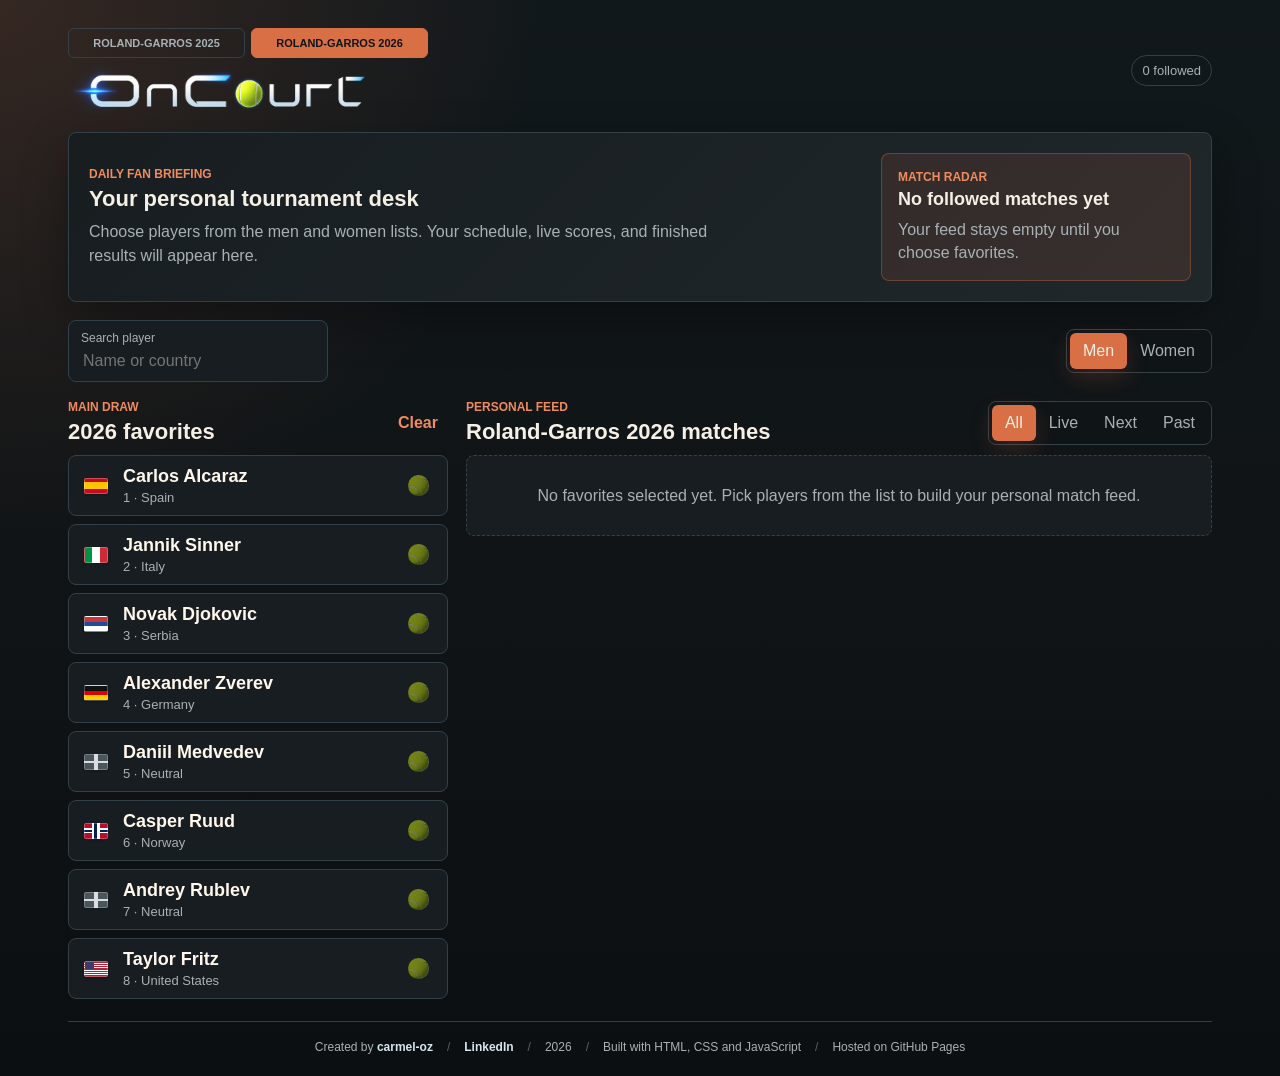
==== index.html @ ced564cc "Add footer profile links" ====
<!doctype html>
<html lang="en">
  <head>
    <meta charset="utf-8" />
    <meta name="viewport" content="width=device-width, initial-scale=1" />
    <meta name="theme-color" content="#f7f3eb" />
    <title>OnCourt</title>
    <link rel="icon" href="assets/oncourt-logo.svg" type="image/svg+xml" />
    <link rel="manifest" href="manifest.json" />
    <link rel="stylesheet" href="styles.css" />
  </head>
  <body>
    <div class="app-shell">
      <header class="topbar">
        <div class="brand-lockup">
          <div>
            <div class="year-switch" role="tablist" aria-label="Tournament year">
              <button class="year-tab" data-year="2025" type="button">Roland-Garros 2025</button>
              <button class="year-tab active" data-year="2026" type="button">Roland-Garros 2026</button>
            </div>
            <img class="wordmark-image" src="assets/oncourt2-cropped.png" alt="OnCourt" />
          </div>
        </div>
        <div class="summary-pill" id="followSummary">0 followed</div>
      </header>

      <main>
        <section class="briefing-band" aria-labelledby="briefingTitle">
          <div>
            <p class="eyebrow">Daily Fan Briefing</p>
            <h2 id="briefingTitle">Your personal tournament desk</h2>
            <p id="briefingText">Choose players below to build your personal feed.</p>
          </div>
          <div class="radar-card" aria-labelledby="radarTitle">
            <p class="eyebrow">Match Radar</p>
            <h3 id="radarTitle">No followed matches yet</h3>
            <p id="radarText">Follow a player to see what is coming next.</p>
          </div>
        </section>

        <section class="controls" aria-label="Player filters">
          <label class="search-box">
            <span>Search player</span>
            <input id="playerSearch" type="search" placeholder="Name or country" autocomplete="off" />
          </label>
          <div class="segmented" role="tablist" aria-label="Draw selector">
            <button class="segment active" data-draw="men" type="button">Men</button>
            <button class="segment" data-draw="women" type="button">Women</button>
          </div>
        </section>

        <section class="layout">
          <aside class="player-panel" aria-labelledby="playersTitle">
            <div class="section-heading">
              <div>
                <p class="eyebrow">Main Draw</p>
                <h2 id="playersTitle">Choose favorites</h2>
              </div>
              <button class="text-button" id="clearFollows" type="button">Clear</button>
            </div>
            <div class="player-list" id="playerList"></div>
          </aside>

          <section class="feed-panel" aria-labelledby="feedTitle">
            <div class="section-heading">
              <div>
                <p class="eyebrow">Personal Feed</p>
                <h2 id="feedTitle">Matches</h2>
              </div>
              <div class="feed-tabs" role="tablist" aria-label="Match filter">
                <button class="feed-tab active" data-filter="all" type="button">All</button>
                <button class="feed-tab" data-filter="live" type="button">Live</button>
                <button class="feed-tab" data-filter="future" type="button">Next</button>
                <button class="feed-tab" data-filter="past" type="button">Past</button>
              </div>
            </div>
            <div class="match-list" id="matchList"></div>
          </section>
        </section>
      </main>

      <footer class="site-footer">
        <span>Created by <a href="https://github.com/carmel-oz" target="_blank" rel="noreferrer">carmel-oz</a></span>
        <span><a href="https://www.linkedin.com/in/oz-carmel-automation/" target="_blank" rel="noreferrer">LinkedIn</a></span>
        <span>2026</span>
        <span>Built with HTML, CSS and JavaScript</span>
        <span>Hosted on GitHub Pages</span>
      </footer>
    </div>

    <script src="data/rg2025.js"></script>
    <script src="app.js"></script>
  </body>
</html>
---- styles.css ----
:root {
  --clay: #d86f45;
  --clay-strong: #f08b5f;
  --night: #101416;
  --panel: #171d20;
  --panel-soft: #20282c;
  --ink: #f5efe5;
  --muted: #a9b1b5;
  --line: #344047;
  --green: #62c894;
  --blue: #77b7dd;
  --gold: #f3c465;
  --shadow: 0 18px 48px rgba(0, 0, 0, 0.32);
  --score-font: "Arial Narrow", "Roboto Condensed", "HelveticaNeue-CondensedBold",
    "Aptos Narrow", "Segoe UI", Arial, sans-serif;
}

* {
  box-sizing: border-box;
}

body {
  margin: 0;
  background:
    radial-gradient(circle at top left, rgba(216, 111, 69, 0.18), transparent 34rem),
    linear-gradient(180deg, #11181b 0%, var(--night) 52%, #0b0f11 100%);
  color: var(--ink);
  font-family: "Segoe UI", Arial, Helvetica, sans-serif;
  min-height: 100vh;
}

button,
input {
  font: inherit;
}

button {
  cursor: pointer;
}

.app-shell {
  width: min(1180px, 100%);
  margin: 0 auto;
  padding: 18px;
}

.topbar,
.briefing-band,
.controls,
.section-heading,
.player-row,
.match-card,
.score-row {
  display: flex;
  align-items: center;
}

.topbar {
  justify-content: space-between;
  gap: 16px;
  padding: 10px 0 18px;
}

.brand-lockup {
  align-items: center;
  display: flex;
  min-width: 0;
}

.year-switch {
  display: grid;
  gap: 6px;
  grid-template-columns: repeat(2, minmax(0, 1fr));
  margin-bottom: 7px;
  width: min(360px, 72vw);
}

.year-tab {
  background: transparent;
  border: 1px solid var(--line);
  border-radius: 6px;
  color: var(--muted);
  font-size: 11px;
  font-weight: 800;
  min-height: 30px;
  padding: 0 8px;
  text-transform: uppercase;
}

.year-tab.active {
  background: var(--clay);
  border-color: var(--clay);
  color: #101416;
}

h1,
h2,
h3,
p {
  margin: 0;
}

h1,
h1 {
  color: #fff7ec;
  font-family: Bahnschrift, "Segoe UI Variable Display", "Arial Narrow", Arial, sans-serif;
  font-size: clamp(30px, 6vw, 54px);
  font-weight: 900;
  line-height: 0.9;
  text-transform: none;
}

.wordmark-image {
  display: block;
  height: auto;
  max-width: 300px;
  mix-blend-mode: screen;
  width: min(36vw, 300px);
}

h2 {
  font-size: 22px;
}

h3 {
  font-size: 18px;
}

.eyebrow {
  color: var(--clay-strong);
  font-size: 12px;
  font-weight: 700;
  letter-spacing: 0;
  margin-bottom: 5px;
  text-transform: uppercase;
}

.summary-pill,
.status,
.round {
  border: 1px solid var(--line);
  border-radius: 999px;
  color: var(--muted);
  font-size: 13px;
  padding: 7px 10px;
  white-space: nowrap;
}

.briefing-band {
  background: linear-gradient(135deg, rgba(23, 29, 32, 0.96), rgba(32, 40, 44, 0.96));
  border: 1px solid var(--line);
  border-radius: 8px;
  box-shadow: var(--shadow);
  gap: 18px;
  justify-content: space-between;
  padding: 20px;
}

.briefing-band > div:first-child {
  max-width: 640px;
}

.briefing-band p:not(.eyebrow),
.radar-card p:not(.eyebrow) {
  color: var(--muted);
  line-height: 1.45;
  margin-top: 8px;
}

.radar-card {
  background: rgba(216, 111, 69, 0.12);
  border: 1px solid rgba(216, 111, 69, 0.34);
  border-radius: 8px;
  flex: 0 0 310px;
  padding: 16px;
}

.controls {
  gap: 14px;
  justify-content: space-between;
  margin: 18px 0;
}

.search-box {
  background: var(--panel);
  border: 1px solid var(--line);
  border-radius: 8px;
  display: grid;
  gap: 6px;
  min-width: 260px;
  padding: 10px 12px;
}

.search-box span {
  color: var(--muted);
  font-size: 12px;
}

.search-box input {
  background: transparent;
  border: 0;
  color: var(--ink);
  outline: 0;
}

.segmented,
.feed-tabs {
  background: #0f1416;
  border: 1px solid var(--line);
  border-radius: 8px;
  display: flex;
  padding: 3px;
}

.segment,
.feed-tab,
.text-button {
  border: 0;
  background: transparent;
  border-radius: 6px;
  color: var(--muted);
}

.segment,
.feed-tab {
  min-height: 36px;
  padding: 0 13px;
}

.segment.active,
.feed-tab.active {
  background: var(--clay);
  color: var(--ink);
  box-shadow: 0 8px 22px rgba(216, 111, 69, 0.2);
}

.layout {
  display: grid;
  gap: 18px;
  grid-template-columns: 380px 1fr;
}

.player-panel,
.feed-panel {
  min-width: 0;
}

.section-heading {
  justify-content: space-between;
  gap: 10px;
  margin-bottom: 10px;
}

.text-button {
  color: var(--clay-strong);
  font-weight: 700;
  padding: 8px 10px;
}

.player-list,
.match-list {
  display: grid;
  gap: 8px;
}

.player-row,
.match-card {
  background: var(--panel);
  border: 1px solid var(--line);
  border-radius: 8px;
}

.player-row {
  gap: 10px;
  min-height: 58px;
  padding: 10px;
}

.flag {
  display: flex;
  flex: 0 0 34px;
  justify-content: center;
  width: 34px;
}

.flag-icon {
  border: 1px solid rgba(245, 239, 229, 0.28);
  border-radius: 2px;
  box-shadow: 0 1px 2px rgba(0, 0, 0, 0.22);
  display: inline-block;
  flex: 0 0 auto;
  height: 14px;
  margin-right: 8px;
  overflow: hidden;
  position: relative;
  vertical-align: -1px;
  width: 22px;
}

.flag-img {
  border: 1px solid rgba(245, 239, 229, 0.28);
  border-radius: 2px;
  box-shadow: 0 1px 2px rgba(0, 0, 0, 0.22);
  display: inline-block;
  flex: 0 0 auto;
  height: 14px;
  margin-right: 8px;
  object-fit: cover;
  vertical-align: -1px;
  width: 22px;
}

.flag .flag-img {
  height: 16px;
  margin-right: 0;
  width: 24px;
}

.flag .flag-icon {
  height: 16px;
  margin-right: 0;
  width: 24px;
}

.flag-es {
  background: linear-gradient(#c60b1e 0 25%, #ffc400 25% 75%, #c60b1e 75%);
}

.flag-it {
  background: linear-gradient(90deg, #009246 0 33%, #fff 33% 66%, #ce2b37 66%);
}

.flag-rs {
  background: linear-gradient(#c6363c 0 33%, #204b9b 33% 66%, #fff 66%);
}

.flag-de {
  background: linear-gradient(#111 0 33%, #dd0000 33% 66%, #ffce00 66%);
}

.flag-no {
  background:
    linear-gradient(90deg, transparent 0 31%, #fff 31% 43%, #00205b 43% 55%, #fff 55% 67%, transparent 67%),
    linear-gradient(transparent 0 31%, #fff 31% 43%, #00205b 43% 55%, #fff 55% 67%, transparent 67%),
    #ba0c2f;
}

.flag-us {
  background: repeating-linear-gradient(#b22234 0 7.69%, #fff 7.69% 15.38%);
}

.flag-us::before {
  background: #3c3b6e;
  content: "";
  height: 54%;
  left: 0;
  position: absolute;
  top: 0;
  width: 42%;
}

.flag-pl {
  background: linear-gradient(#fff 0 50%, #dc143c 50%);
}

.flag-kz {
  background: #00abc2;
}

.flag-kz::before {
  background: #f6c343;
  border-radius: 50%;
  content: "";
  height: 6px;
  left: 8px;
  position: absolute;
  top: 4px;
  width: 6px;
}

.flag-tn {
  background: #e70013;
}

.flag-tn::before {
  background: #fff;
  border-radius: 50%;
  content: "";
  height: 9px;
  left: 6px;
  position: absolute;
  top: 2px;
  width: 9px;
}

.flag-gr {
  background:
    linear-gradient(90deg, #0d5eaf 0 36%, transparent 36%),
    repeating-linear-gradient(#0d5eaf 0 11.11%, #fff 11.11% 22.22%);
}

.flag-un {
  background:
    linear-gradient(90deg, transparent 43%, #d8dde1 43% 57%, transparent 57%),
    linear-gradient(transparent 43%, #d8dde1 43% 57%, transparent 57%),
    #4a555c;
}

.player-meta {
  min-width: 0;
  flex: 1;
}

.player-name {
  color: #fff7ec;
  font-family: var(--score-font);
  font-size: 18px;
  font-weight: 700;
  overflow: hidden;
  text-overflow: ellipsis;
  white-space: nowrap;
}

.player-sub,
.match-meta,
.court {
  color: var(--muted);
  font-size: 13px;
  margin-top: 3px;
}

.follow-button {
  align-items: center;
  background: transparent;
  border: 0;
  display: inline-flex;
  height: 38px;
  justify-content: center;
  min-width: 38px;
  opacity: 0.72;
  padding: 0;
  transition: opacity 150ms ease;
}

.follow-button.active {
  background: transparent;
  opacity: 1;
}

.tennis-ball {
  border: 0;
  border-radius: 50%;
  display: block;
  filter: brightness(0.72);
  height: 21px;
  object-fit: cover;
  width: 21px;
}

.follow-button.active .tennis-ball {
  border: 1px solid rgba(245, 239, 229, 0.72);
  filter: none;
}

.match-card {
  background: linear-gradient(180deg, #1b2226, #151b1e);
  display: grid;
  gap: 12px;
  padding: 14px;
}

.match-top {
  display: flex;
  gap: 8px;
  justify-content: space-between;
}

.status.live {
  border-color: rgba(240, 139, 95, 0.6);
  color: var(--clay-strong);
  font-weight: 700;
}

.status.future {
  color: var(--blue);
}

.status.past {
  color: var(--green);
}

.scoreboard {
  align-items: end;
  display: grid;
  gap: 14px;
  grid-template-columns: minmax(0, 1fr) auto;
}

.competitors {
  display: grid;
  gap: 8px;
  min-width: 0;
  padding-bottom: 1px;
}

.competitor {
  align-items: center;
  color: #fff7ec;
  display: flex;
  font-family: "Segoe UI", Arial, Helvetica, sans-serif;
  font-size: 16px;
  flex: 1;
  font-weight: 700;
  letter-spacing: 0;
  line-height: 1.2;
  min-height: 26px;
  min-width: 0;
  text-transform: none;
}

.score-grid {
  display: grid;
  gap: 3px;
  grid-template-rows: 14px repeat(2, 26px);
  min-width: max-content;
}

.set-header,
.set-row {
  display: grid;
  gap: 8px;
  grid-template-columns: repeat(var(--set-count), 24px);
  justify-content: end;
}

.set-header {
  align-items: center;
  color: var(--muted);
  font-size: 10px;
  font-weight: 800;
  text-align: center;
}

.set-row {
  align-items: center;
}

.set-score,
.score-empty {
  color: var(--gold);
  font-family: var(--score-font);
  font-size: 20px;
  font-weight: 800;
  position: relative;
  text-align: center;
  white-space: nowrap;
}

.set-score small {
  color: #f0d899;
  font-size: 10px;
  font-weight: 800;
  line-height: 1;
  position: absolute;
  right: -4px;
  top: -4px;
}

.pending-score {
  align-items: end;
  display: flex;
  grid-template-rows: none;
  min-height: 55px;
}

.score-empty {
  color: var(--muted);
  font-size: 14px;
}

.server-dot {
  background: var(--green);
  border-radius: 50%;
  display: inline-block;
  height: 8px;
  margin-right: 6px;
  width: 8px;
}

.empty-state {
  background: var(--panel);
  border: 1px dashed var(--line);
  border-radius: 8px;
  color: var(--muted);
  line-height: 1.45;
  padding: 28px;
  text-align: center;
}

.site-footer {
  border-top: 1px solid var(--line);
  color: var(--muted);
  display: flex;
  flex-wrap: wrap;
  font-size: 12px;
  gap: 8px 14px;
  justify-content: center;
  margin-top: 22px;
  padding: 18px 0 4px;
  text-align: center;
}

.site-footer span:not(:last-child)::after {
  color: rgba(169, 177, 181, 0.5);
  content: "/";
  margin-left: 14px;
}

.site-footer a {
  color: #d7e7ef;
  font-weight: 700;
  text-decoration: none;
}

.site-footer a:hover {
  color: var(--clay-strong);
}

@media (max-width: 860px) {
  .briefing-band,
  .controls,
  .topbar {
    align-items: stretch;
    flex-direction: column;
  }

  .radar-card {
    flex-basis: auto;
  }

  .layout {
    grid-template-columns: 1fr;
  }

  .search-box {
    min-width: 0;
  }

  .segmented,
  .feed-tabs {
    overflow-x: auto;
  }

  .wordmark-image {
    width: min(68vw, 270px);
  }
}

@media (max-width: 520px) {
  .app-shell {
    padding: 12px;
  }

  .briefing-band,
  .match-card {
    padding: 14px;
  }

  .match-top {
    align-items: flex-start;
    flex-direction: column;
  }

  .site-footer {
    display: grid;
    gap: 6px;
  }

  .site-footer span::after {
    display: none;
  }
}
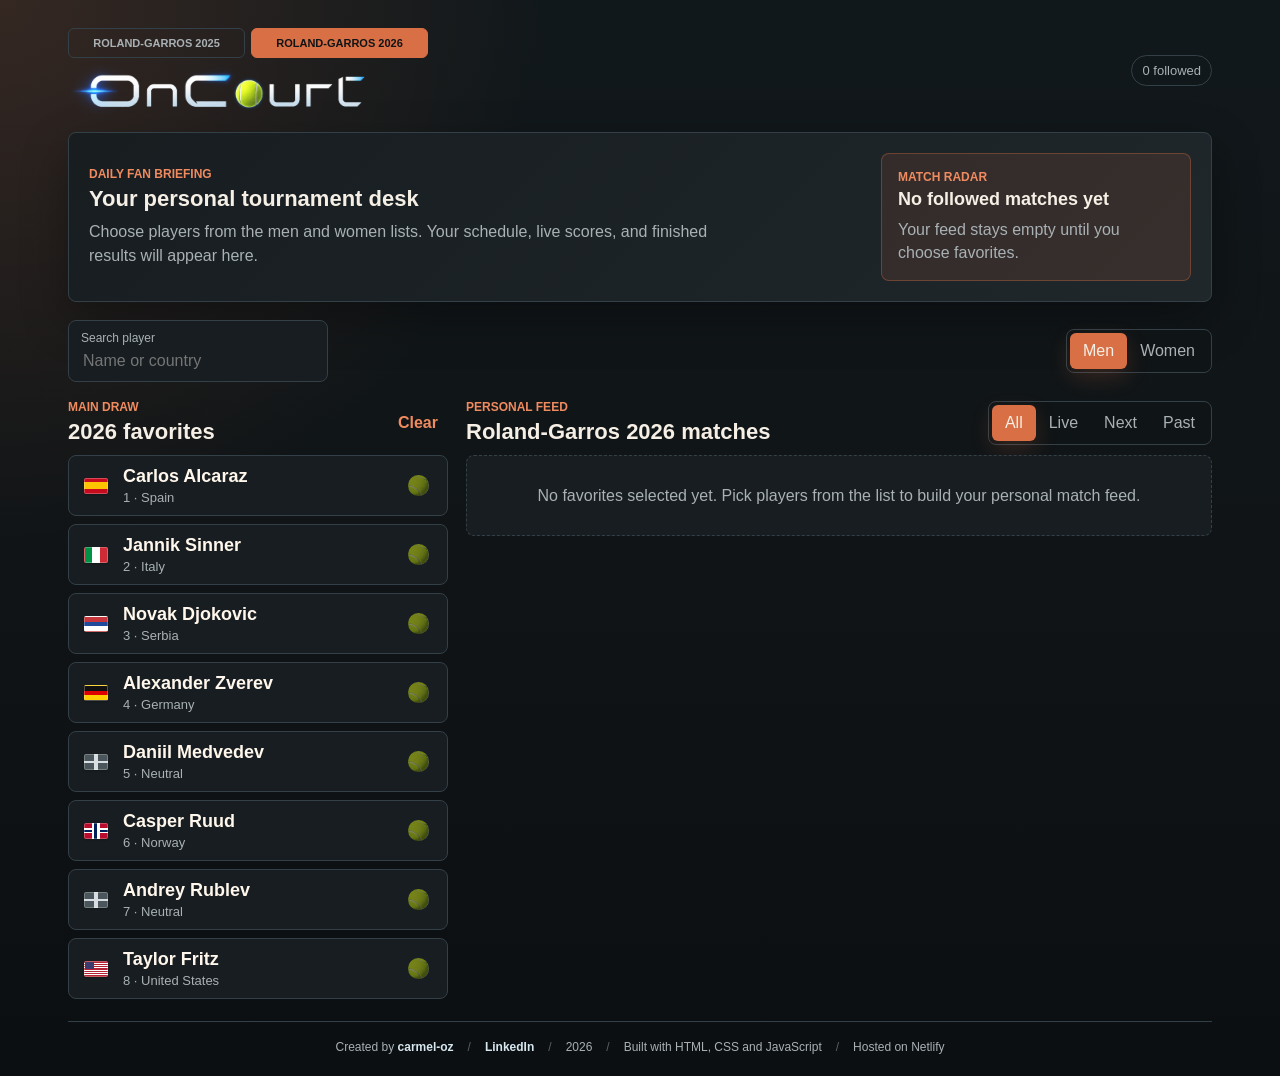
==== commit 8b6d76b4: "Update footer hosting credit" ====
--- a/index.html
+++ b/index.html
@@ -84,7 +84,7 @@
         <span><a href="https://www.linkedin.com/in/oz-carmel-automation/" target="_blank" rel="noreferrer">LinkedIn</a></span>
         <span>2026</span>
         <span>Built with HTML, CSS and JavaScript</span>
-        <span>Hosted on GitHub Pages</span>
+        <span>Hosted on Netlify</span>
       </footer>
     </div>
 
--- a/styles.css
+++ b/styles.css
@@ -518,6 +518,15 @@
   text-transform: none;
 }
 
+.competitor.lost-player {
+  color: #7f888d;
+}
+
+.competitor.lost-player .flag-img,
+.competitor.lost-player .flag-icon {
+  opacity: 0.58;
+}
+
 .score-grid {
   display: grid;
   gap: 3px;
@@ -566,6 +575,14 @@
   top: -4px;
 }
 
+.set-score.lost-set {
+  color: rgba(243, 196, 101, 0.42);
+}
+
+.set-score.lost-set small {
+  color: rgba(240, 216, 153, 0.42);
+}
+
 .pending-score {
   align-items: end;
   display: flex;
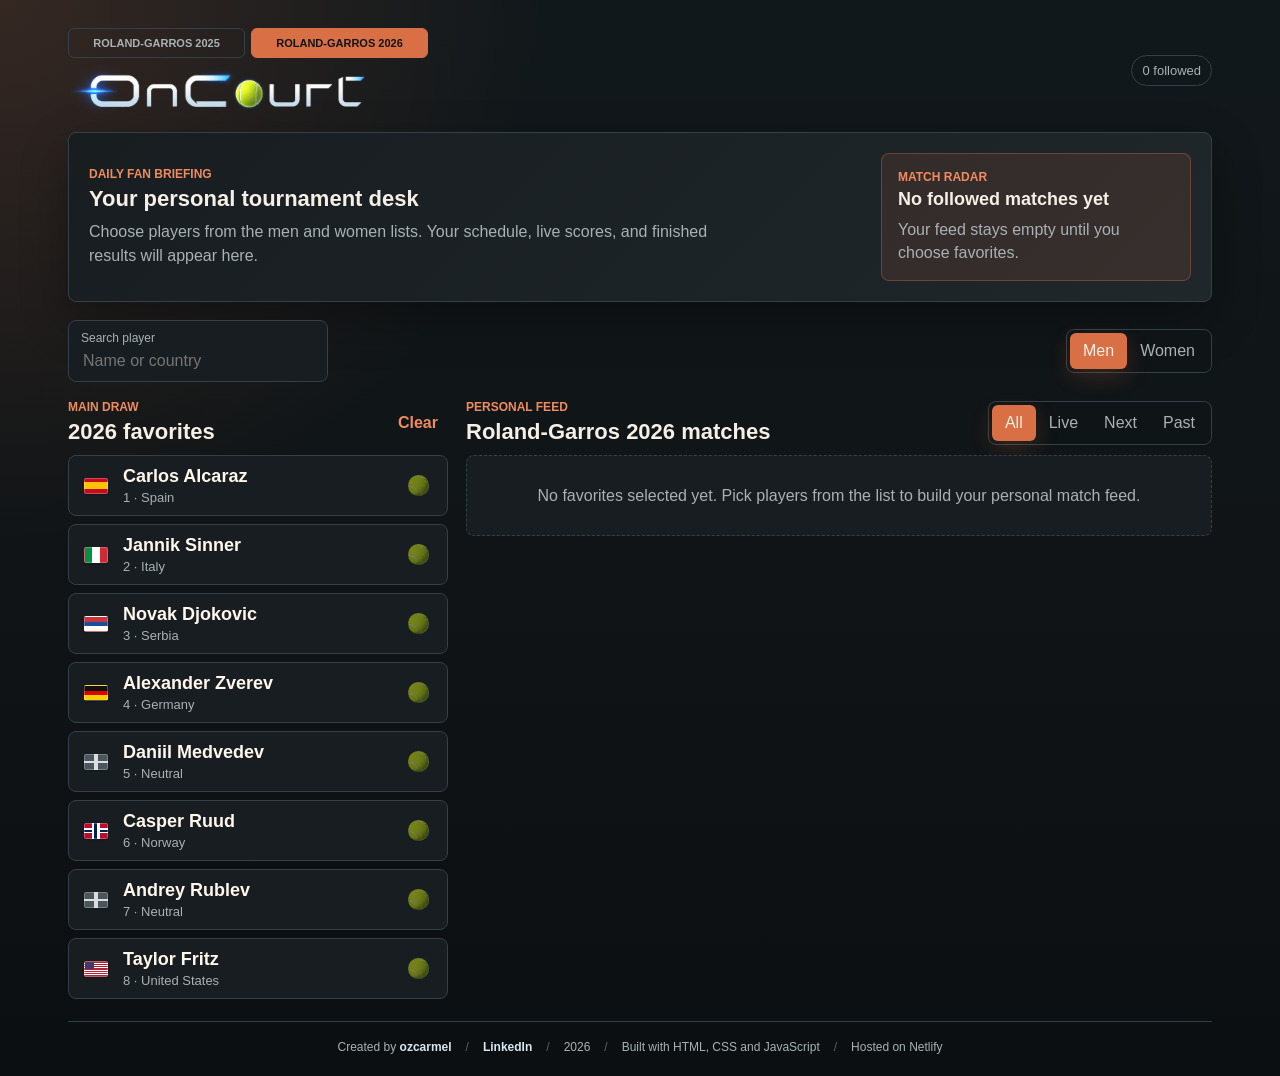
==== commit 7bcd5553: "Update footer GitHub link" ====
--- a/index.html
+++ b/index.html
@@ -3,11 +3,57 @@
   <head>
     <meta charset="utf-8" />
     <meta name="viewport" content="width=device-width, initial-scale=1" />
-    <meta name="theme-color" content="#f7f3eb" />
-    <title>OnCourt</title>
+    <meta name="theme-color" content="#101416" />
+    <meta
+      name="description"
+      content="OnCourt is a free tennis fan tracker for Roland-Garros. Follow favorite men's and women's singles players, review 2025 results, and prepare for the 2026 draw, schedule, live scores and match feed."
+    />
+    <meta
+      name="keywords"
+      content="OnCourt, Roland-Garros, French Open, tennis tracker, tennis scores, tennis schedule, tennis results, ATP, WTA, Grand Slam, favorite tennis players"
+    />
+    <meta name="author" content="Oz Carmel" />
+    <meta name="robots" content="index, follow" />
+    <link rel="canonical" href="https://oncourt.netlify.app/" />
+    <title>OnCourt | Roland-Garros Tennis Player Tracker</title>
+    <meta property="og:type" content="website" />
+    <meta property="og:site_name" content="OnCourt" />
+    <meta property="og:title" content="OnCourt | Roland-Garros Tennis Player Tracker" />
+    <meta
+      property="og:description"
+      content="Follow your favorite Roland-Garros men's and women's singles players with a simple personal match feed, 2025 results archive and 2026 draw mode."
+    />
+    <meta property="og:url" content="https://oncourt.netlify.app/" />
+    <meta property="og:image" content="https://oncourt.netlify.app/assets/oncourt2-cropped.png" />
+    <meta property="og:image:alt" content="OnCourt logo" />
+    <meta name="twitter:card" content="summary_large_image" />
+    <meta name="twitter:title" content="OnCourt | Roland-Garros Tennis Player Tracker" />
+    <meta
+      name="twitter:description"
+      content="A free personal tennis tracker for Roland-Garros fans: favorites, match feed, schedules and results."
+    />
+    <meta name="twitter:image" content="https://oncourt.netlify.app/assets/oncourt2-cropped.png" />
     <link rel="icon" href="assets/oncourt-logo.svg" type="image/svg+xml" />
     <link rel="manifest" href="manifest.json" />
     <link rel="stylesheet" href="styles.css" />
+    <script type="application/ld+json">
+      {
+        "@context": "https://schema.org",
+        "@type": "WebApplication",
+        "name": "OnCourt",
+        "url": "https://oncourt.netlify.app/",
+        "applicationCategory": "SportsApplication",
+        "operatingSystem": "Web",
+        "description": "A free tennis fan tracker for following favorite Roland-Garros singles players, results, schedules and match feeds.",
+        "creator": {
+          "@type": "Person",
+          "name": "Oz Carmel",
+          "url": "https://www.linkedin.com/in/oz-carmel-automation/"
+        },
+        "isAccessibleForFree": true,
+        "inLanguage": "en"
+      }
+    </script>
   </head>
   <body>
     <div class="app-shell">
@@ -80,7 +126,7 @@
       </main>
 
       <footer class="site-footer">
-        <span>Created by <a href="https://github.com/carmel-oz" target="_blank" rel="noreferrer">carmel-oz</a></span>
+        <span>Created by <a href="https://github.com/ozcarmel" target="_blank" rel="noreferrer">ozcarmel</a></span>
         <span><a href="https://www.linkedin.com/in/oz-carmel-automation/" target="_blank" rel="noreferrer">LinkedIn</a></span>
         <span>2026</span>
         <span>Built with HTML, CSS and JavaScript</span>
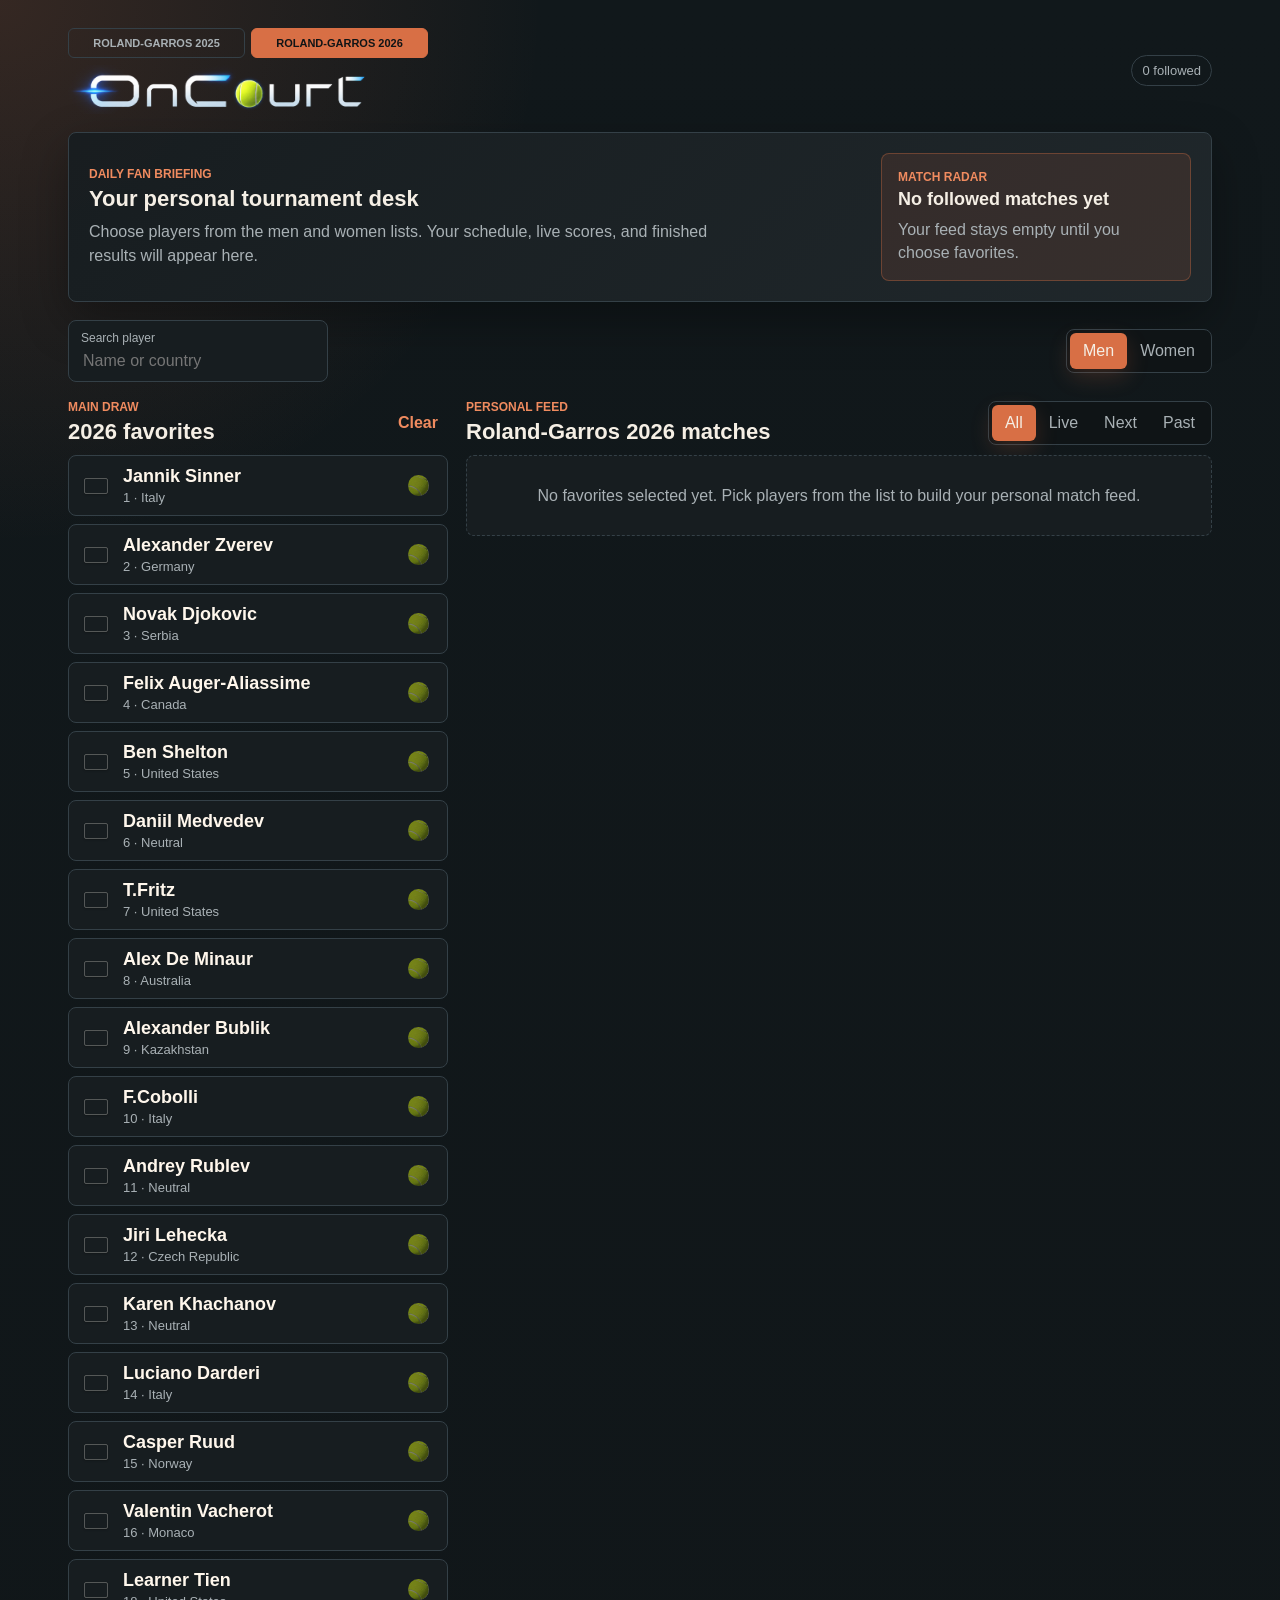
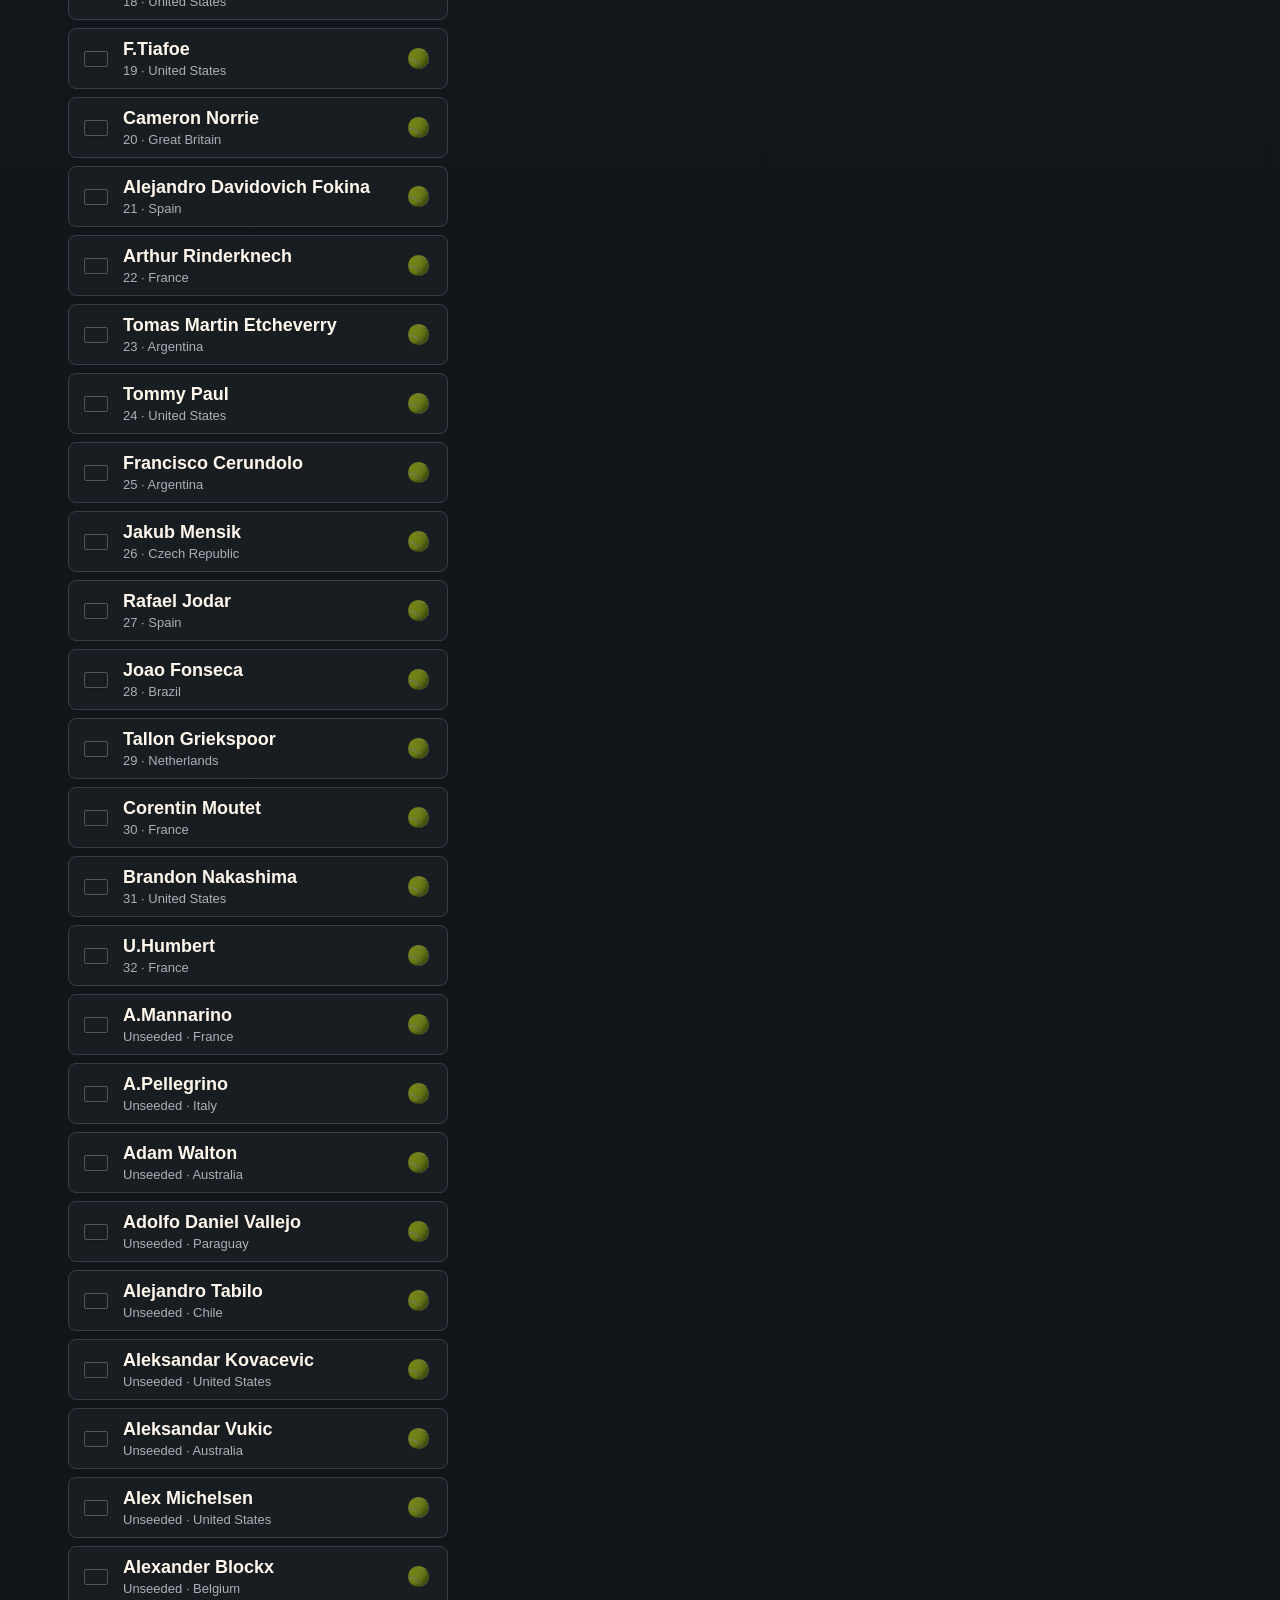
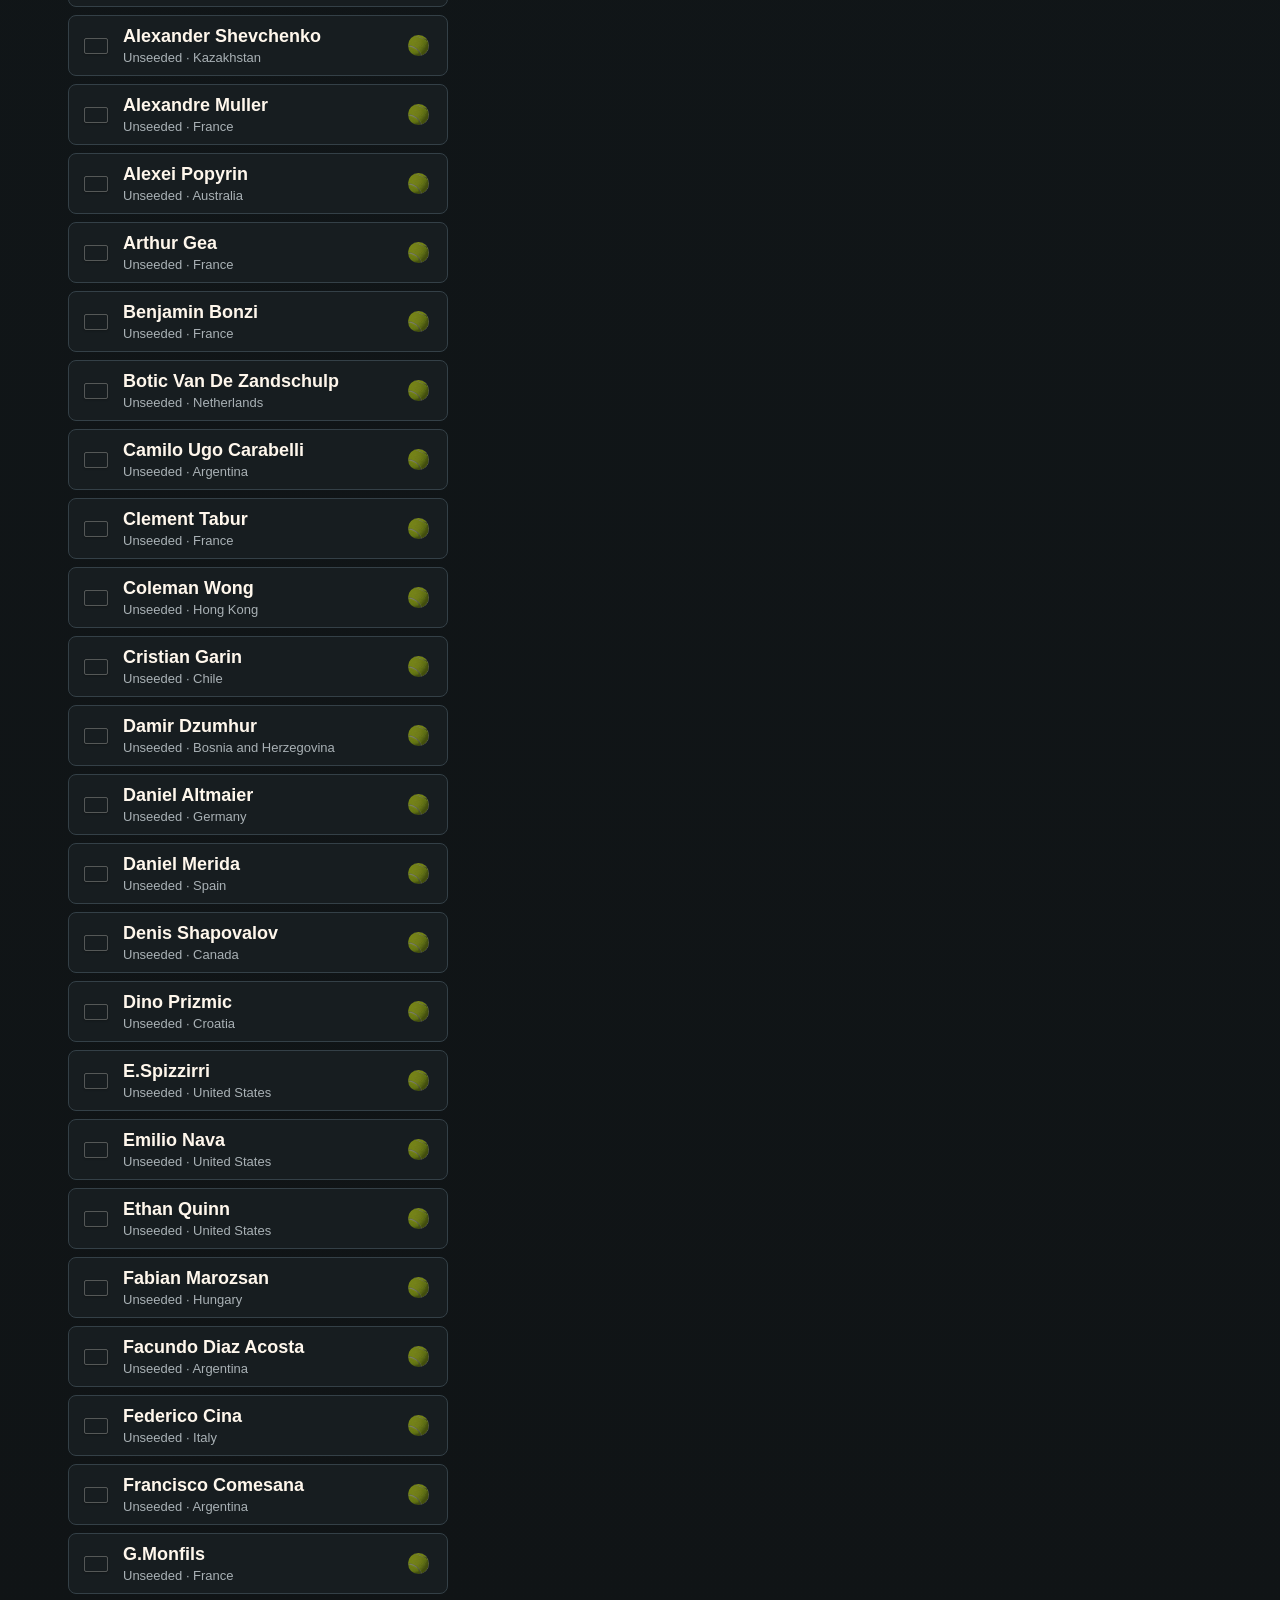
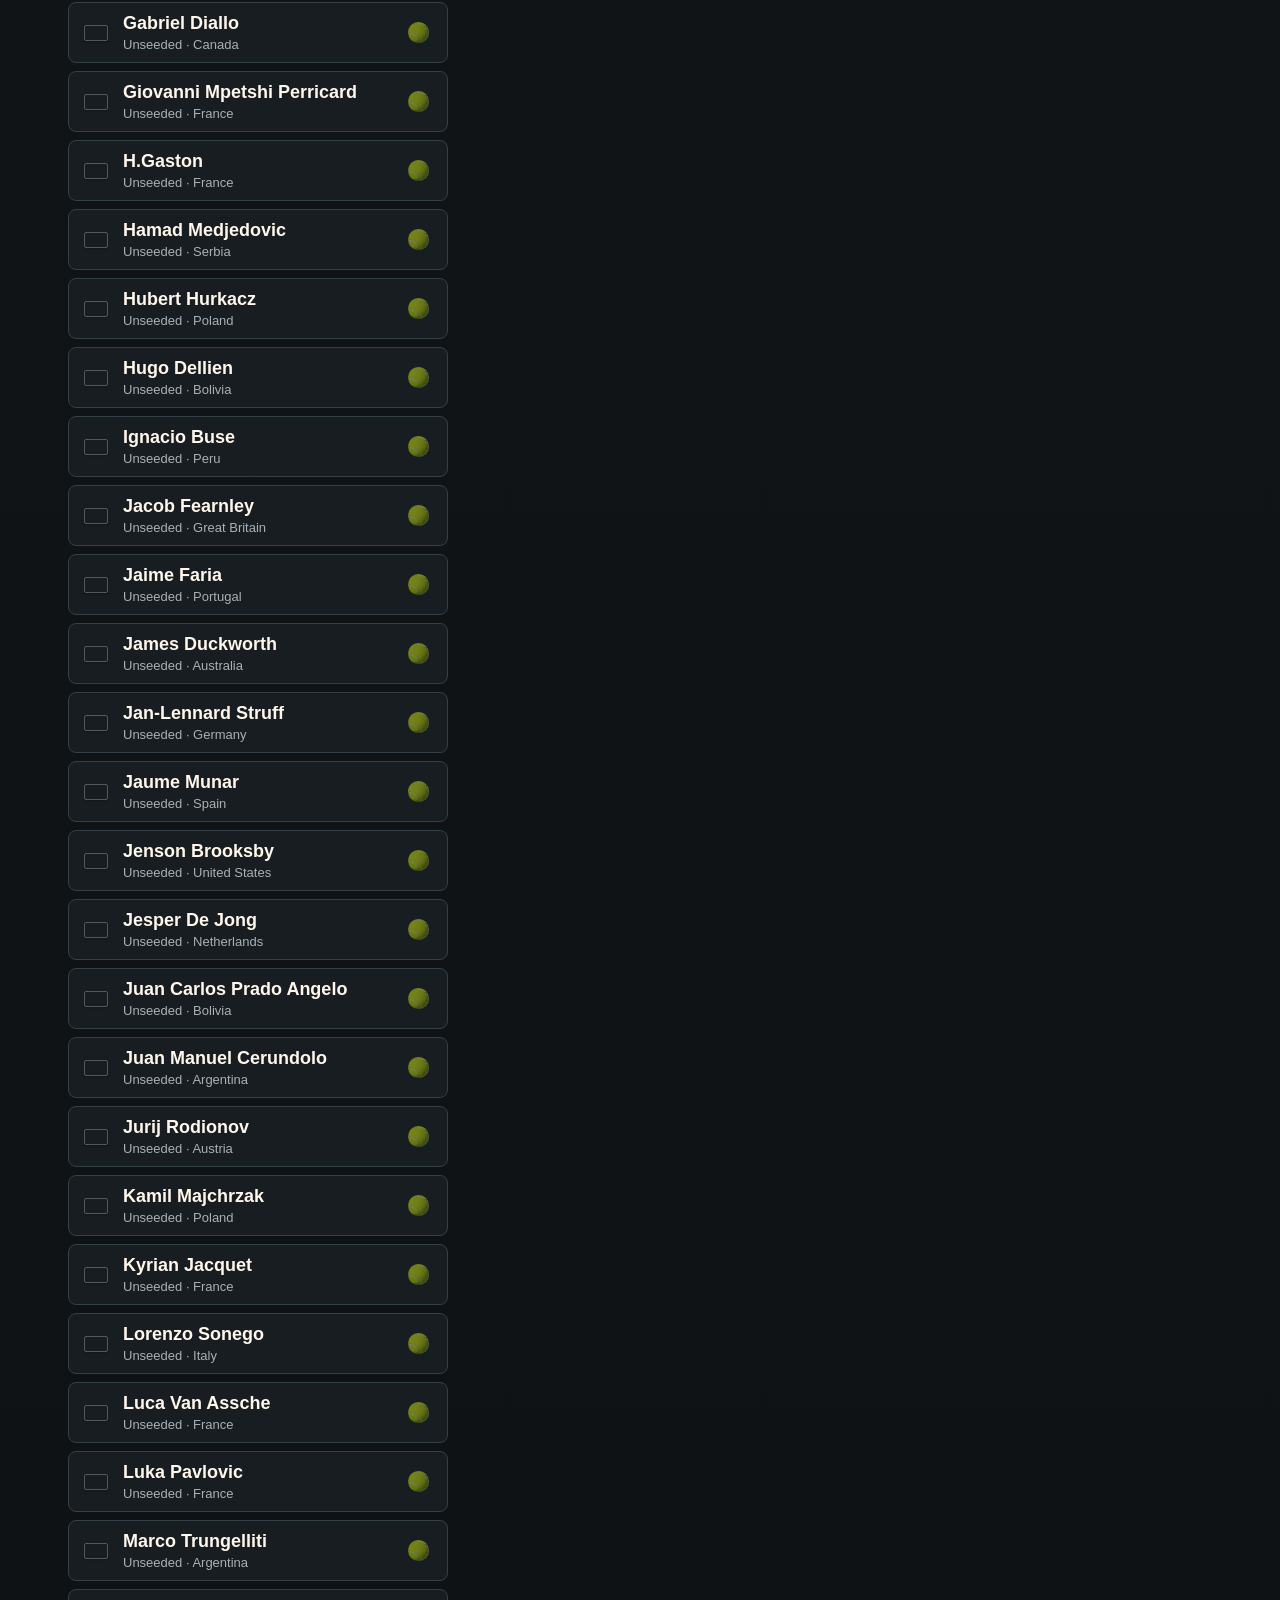
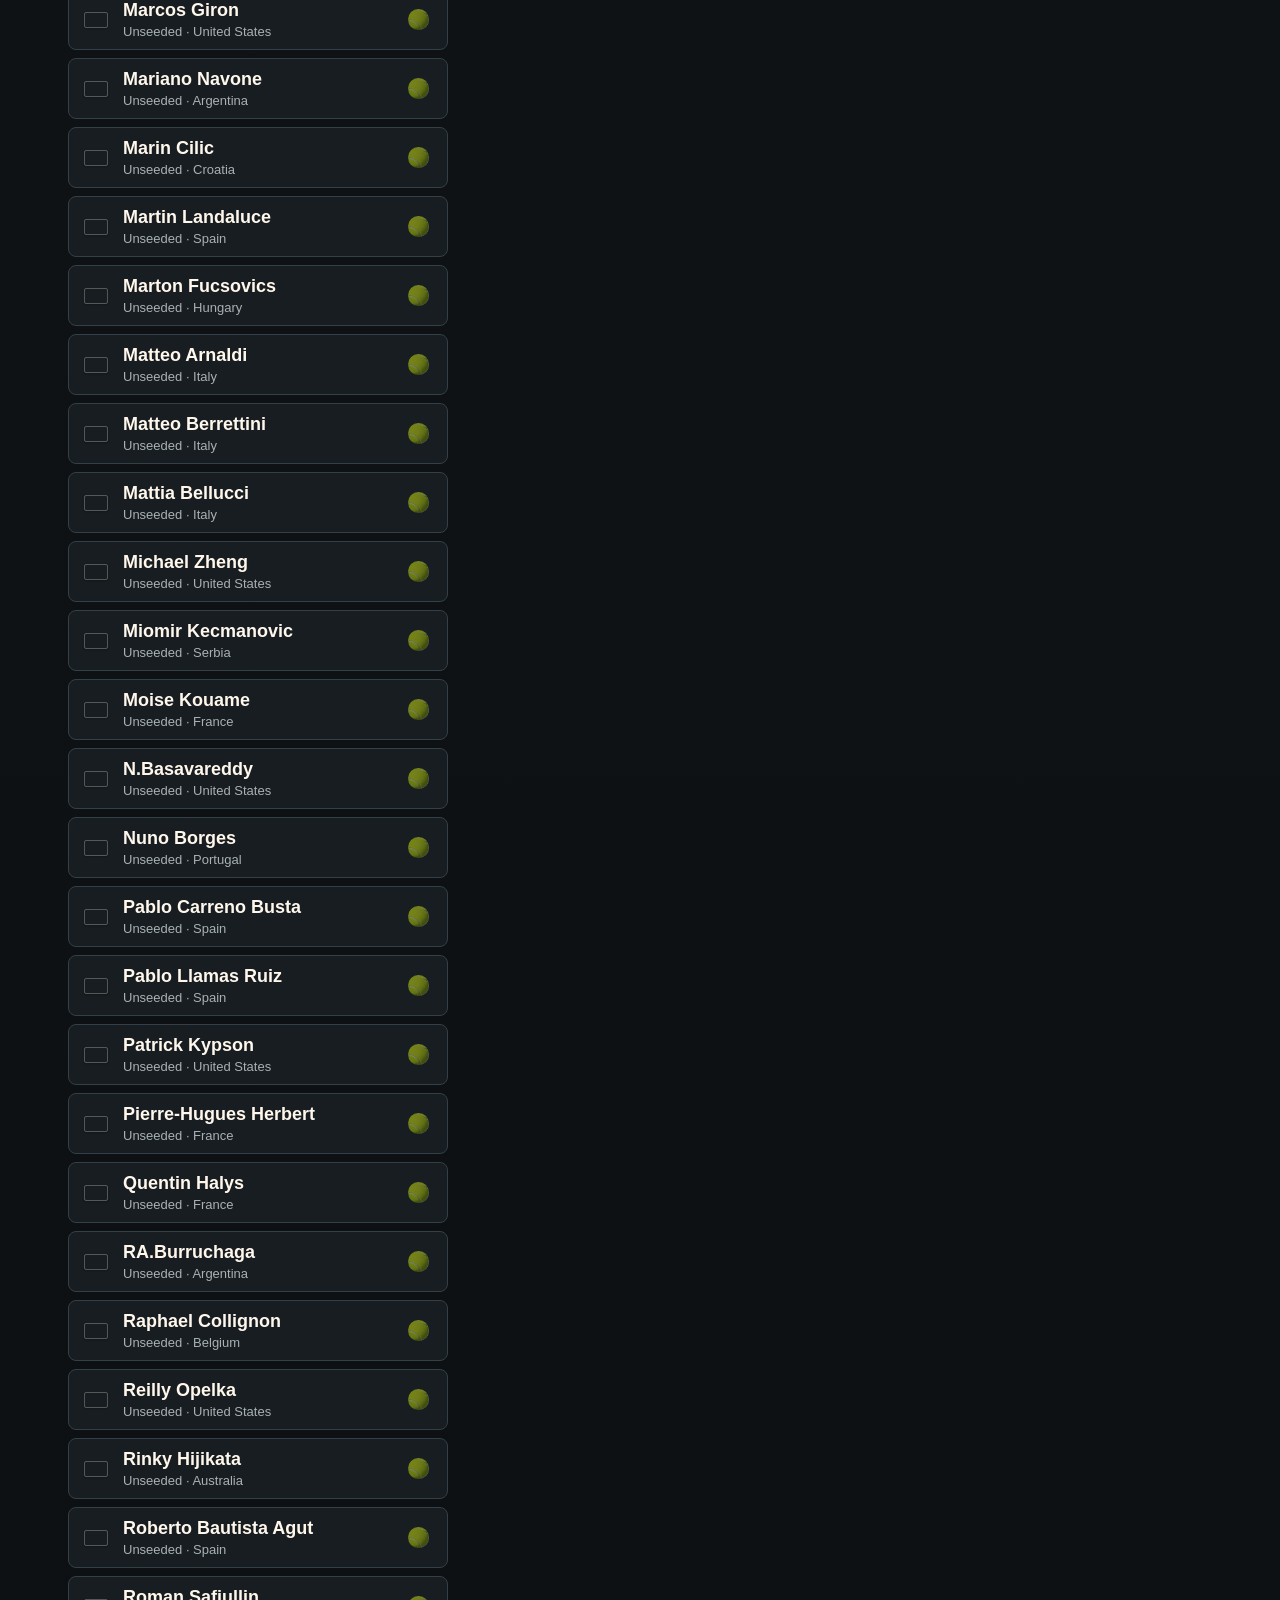
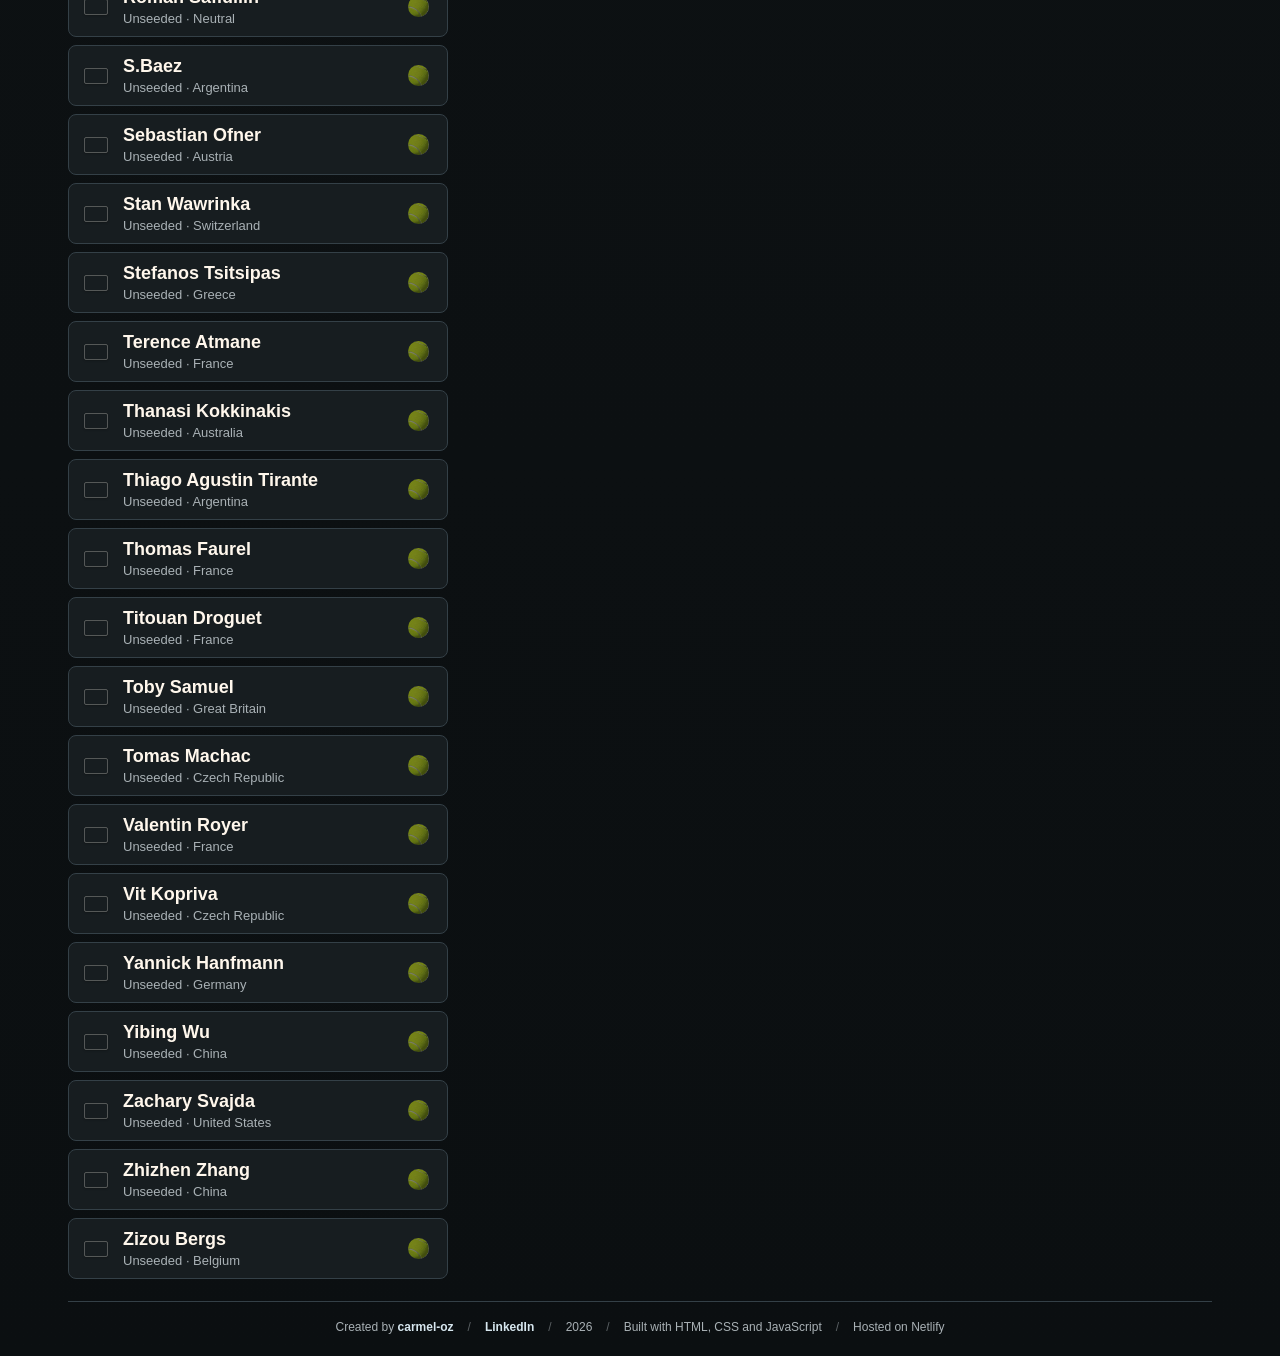
==== commit fdb76935: "Use real Roland-Garros 2026 draw" ====
--- a/index.html
+++ b/index.html
@@ -126,7 +126,7 @@
       </main>
 
       <footer class="site-footer">
-        <span>Created by <a href="https://github.com/ozcarmel" target="_blank" rel="noreferrer">ozcarmel</a></span>
+        <span>Created by <a href="https://github.com/carmel-oz" target="_blank" rel="noreferrer">carmel-oz</a></span>
         <span><a href="https://www.linkedin.com/in/oz-carmel-automation/" target="_blank" rel="noreferrer">LinkedIn</a></span>
         <span>2026</span>
         <span>Built with HTML, CSS and JavaScript</span>
@@ -135,6 +135,7 @@
     </div>
 
     <script src="data/rg2025.js"></script>
+    <script src="data/rg2026.js"></script>
     <script src="app.js"></script>
   </body>
 </html>
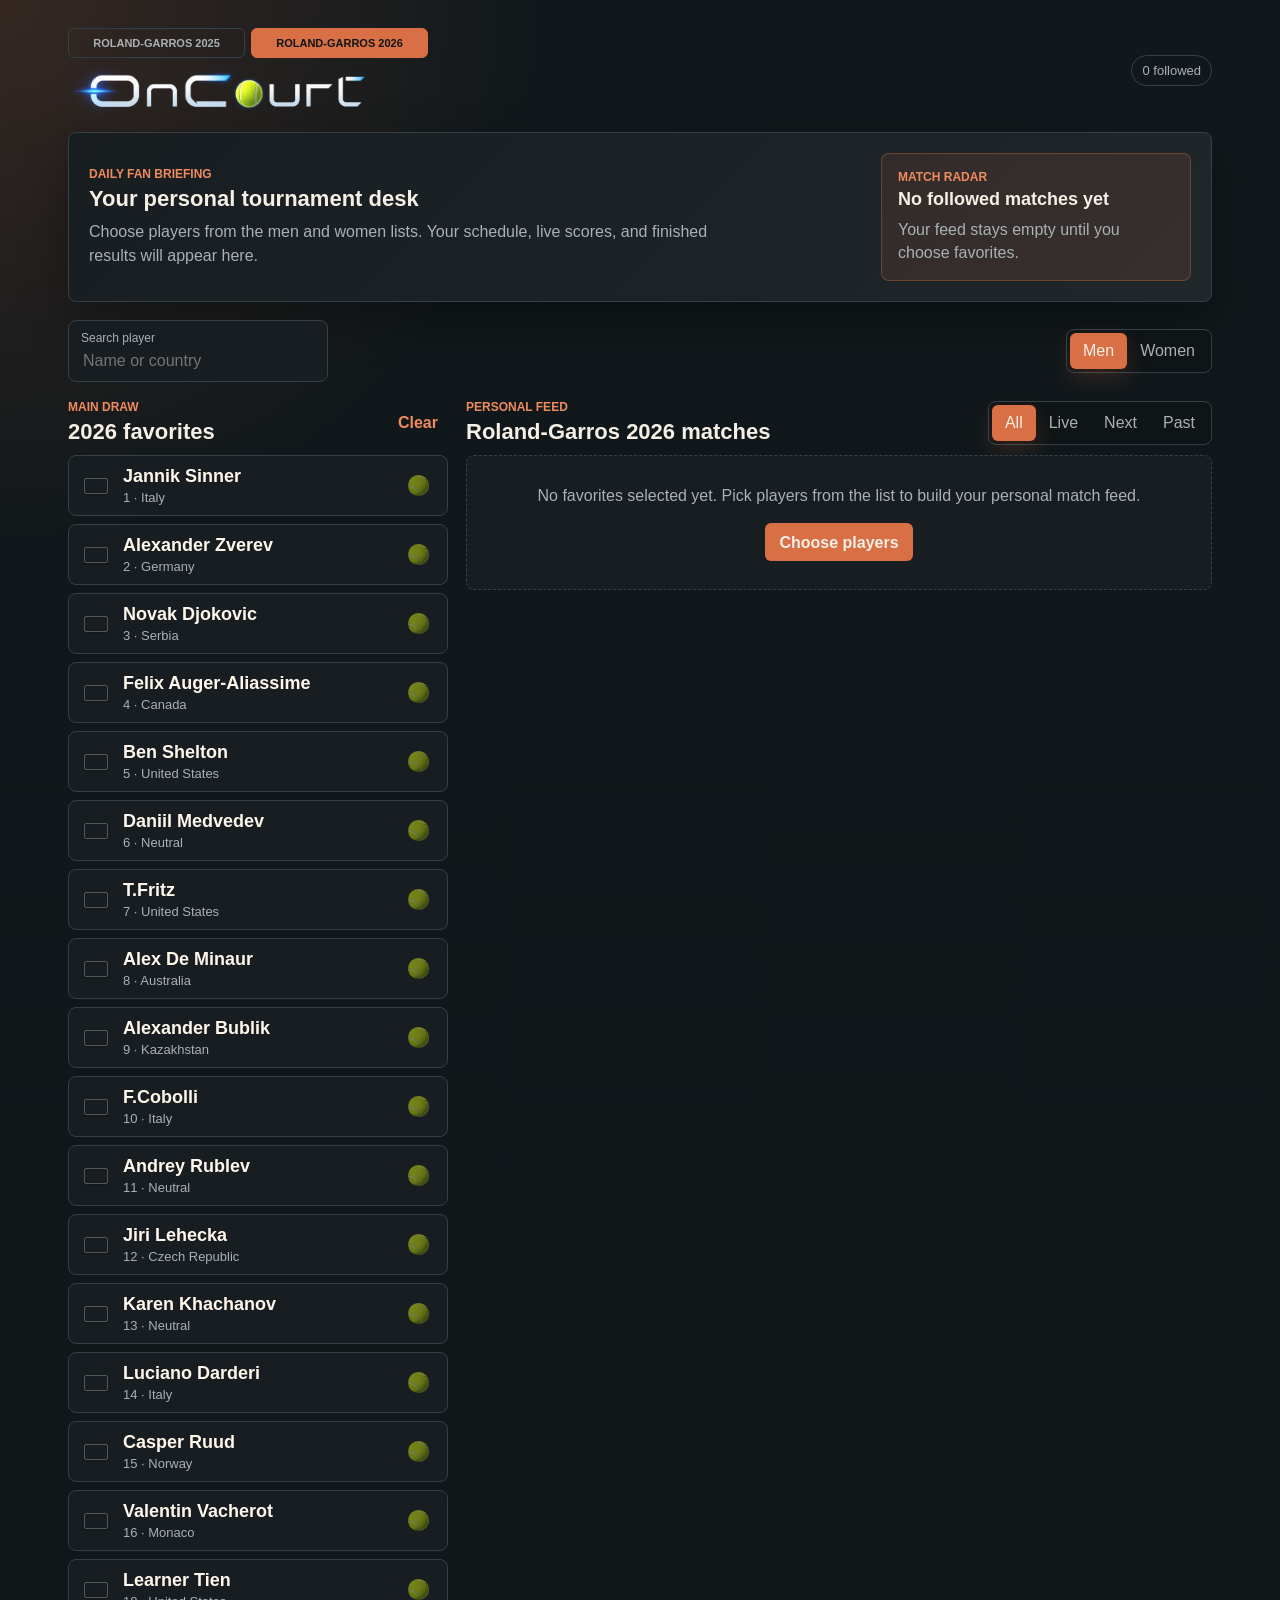
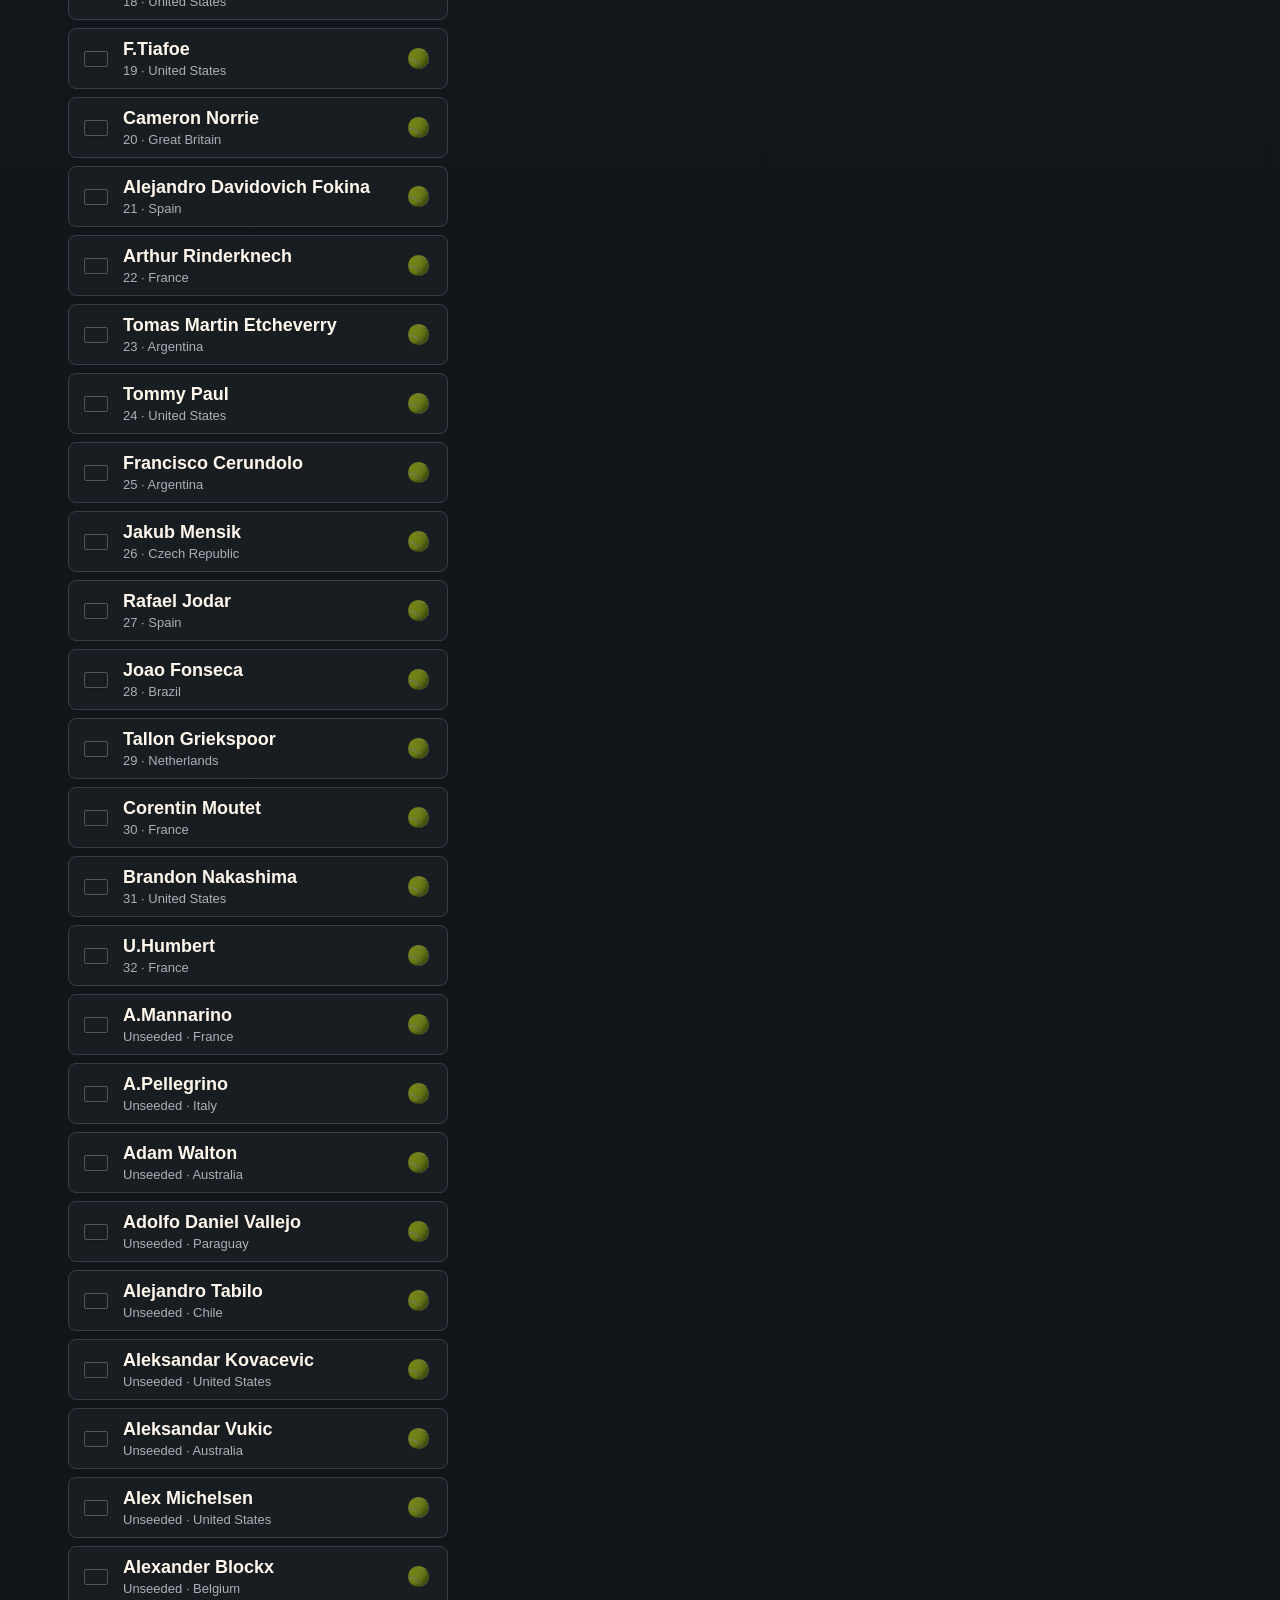
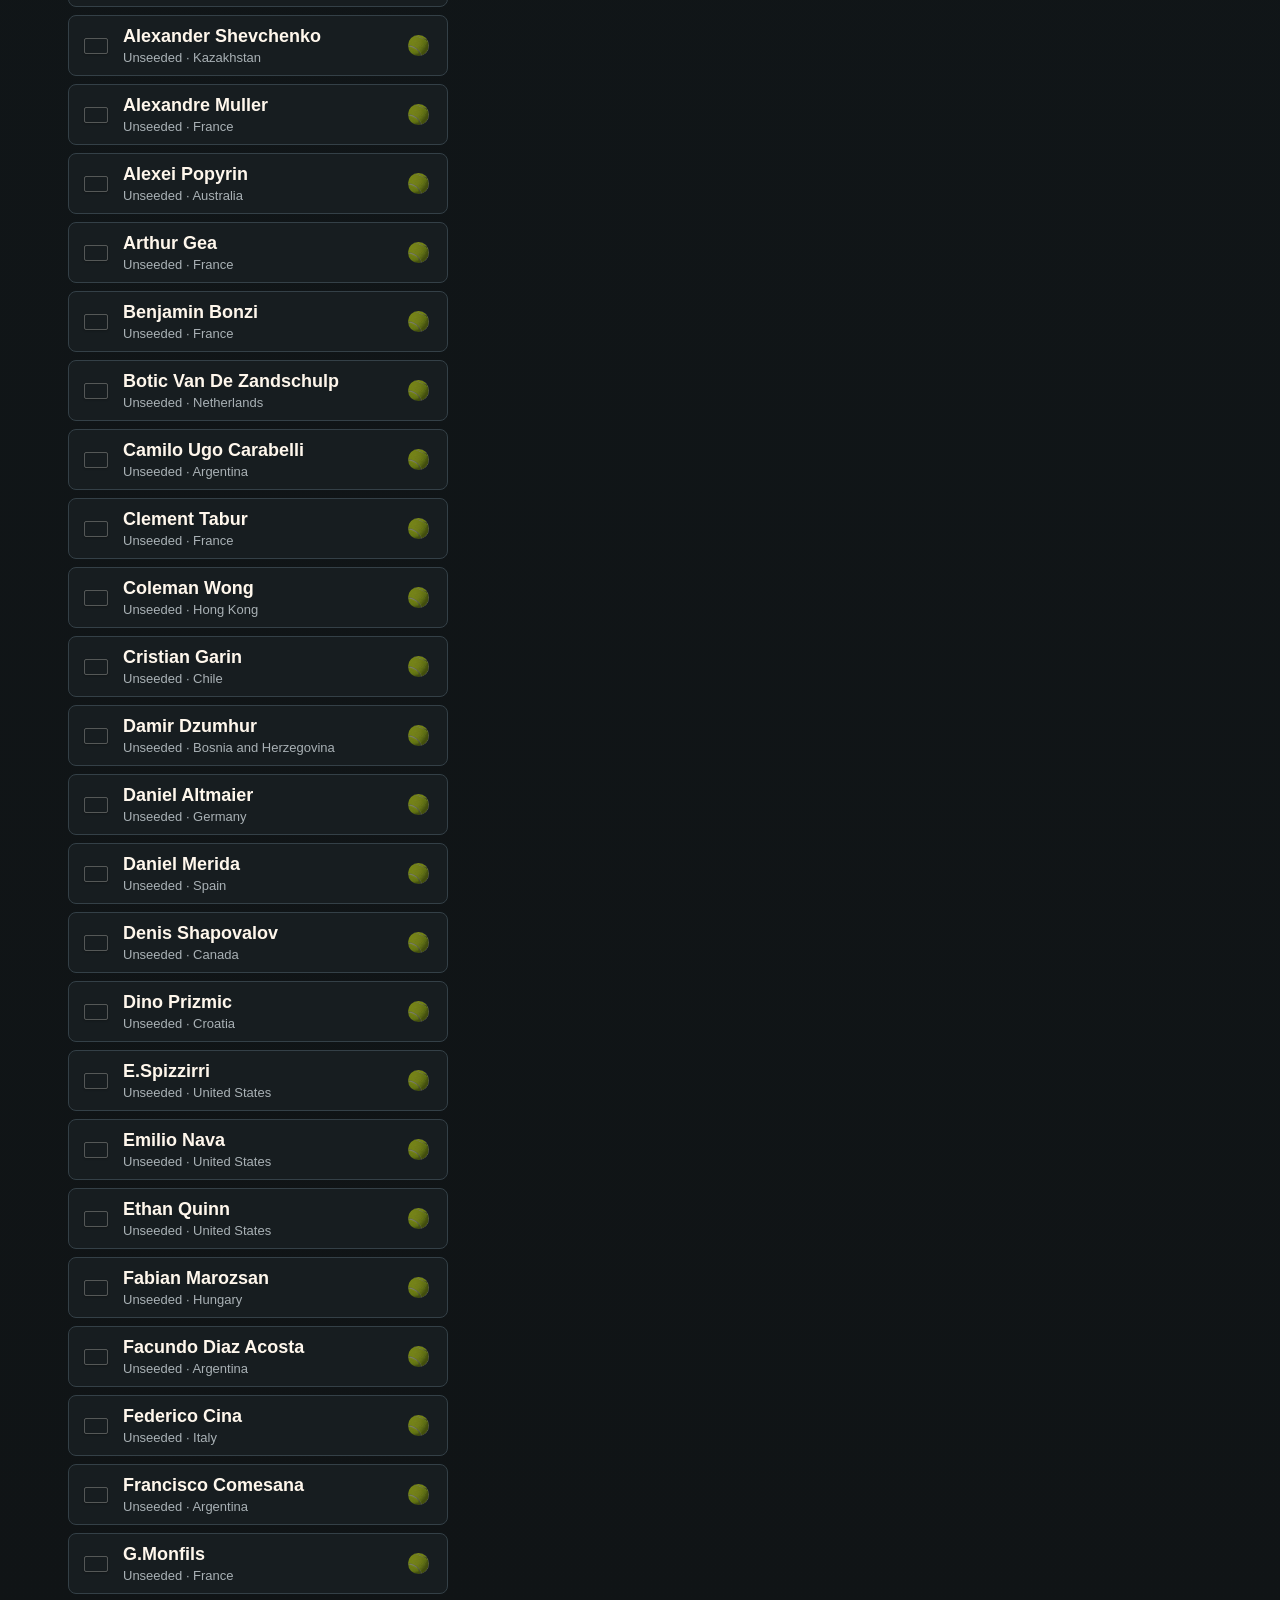
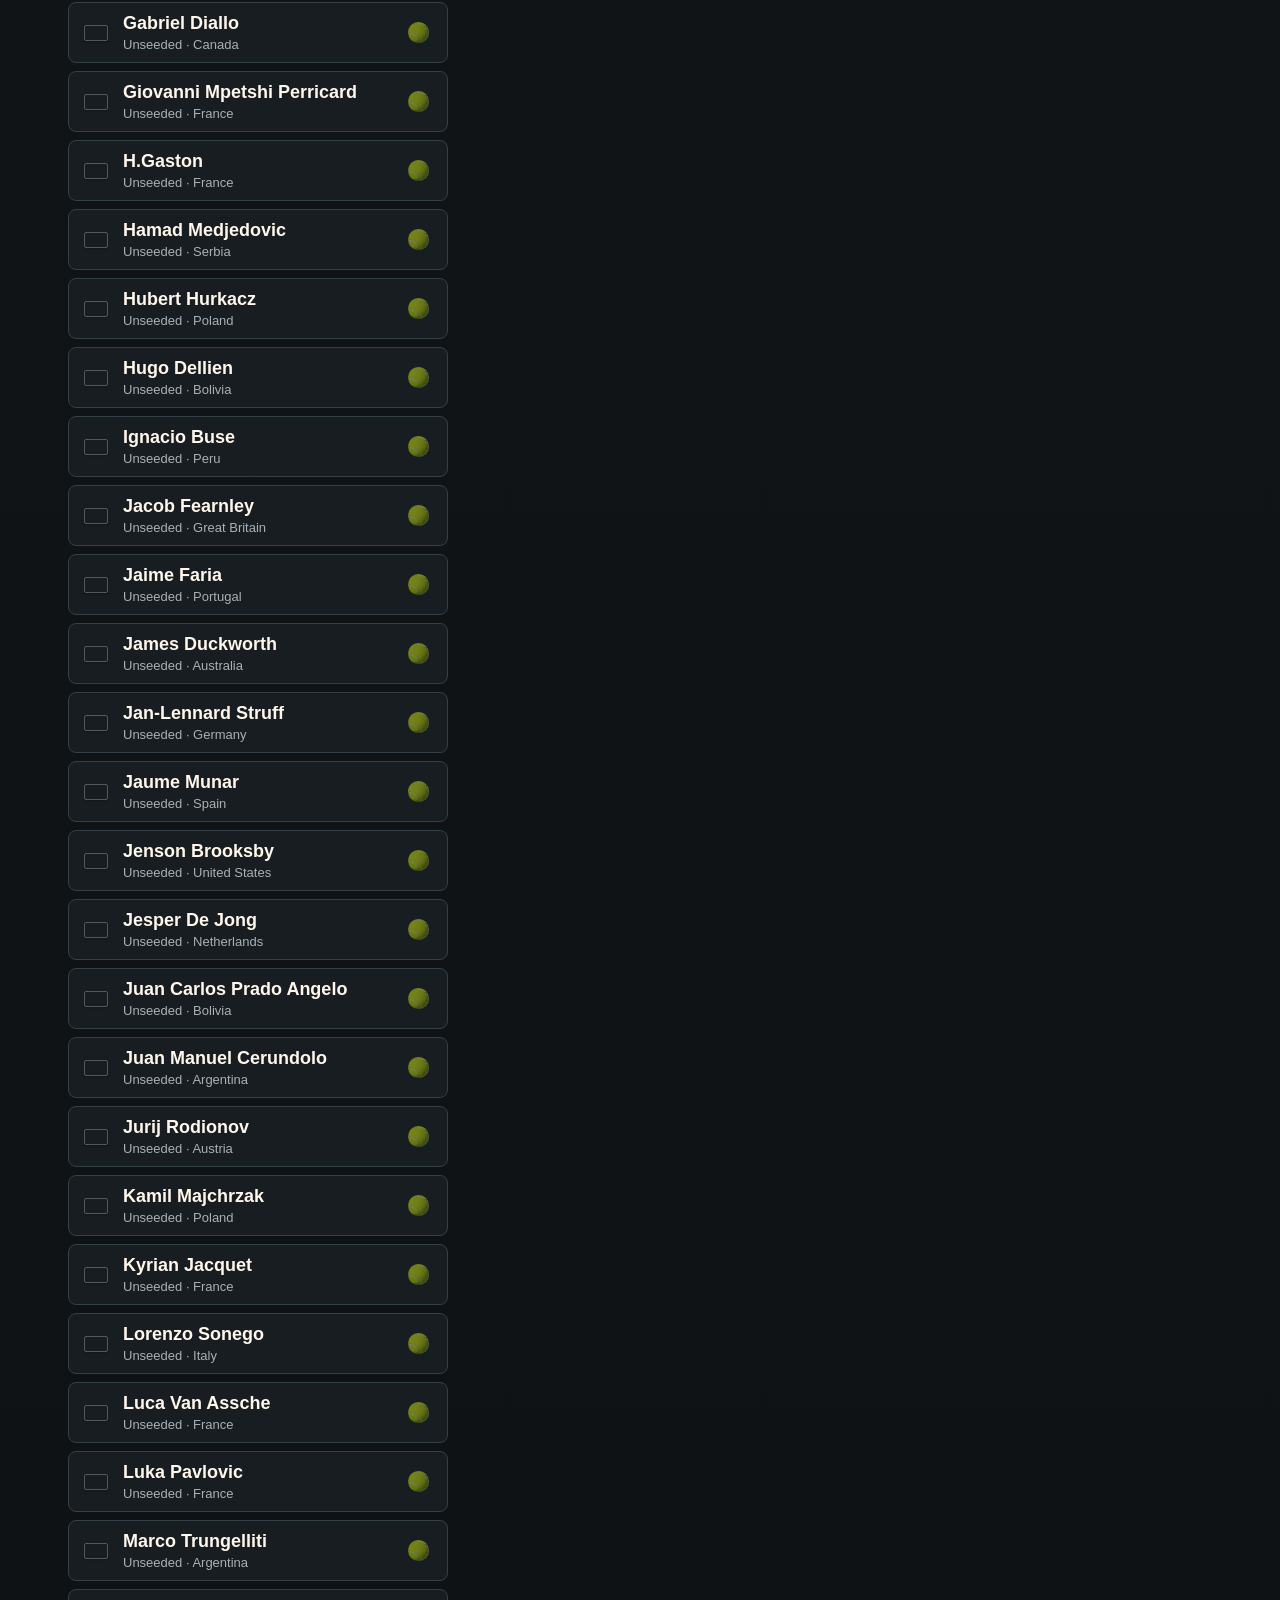
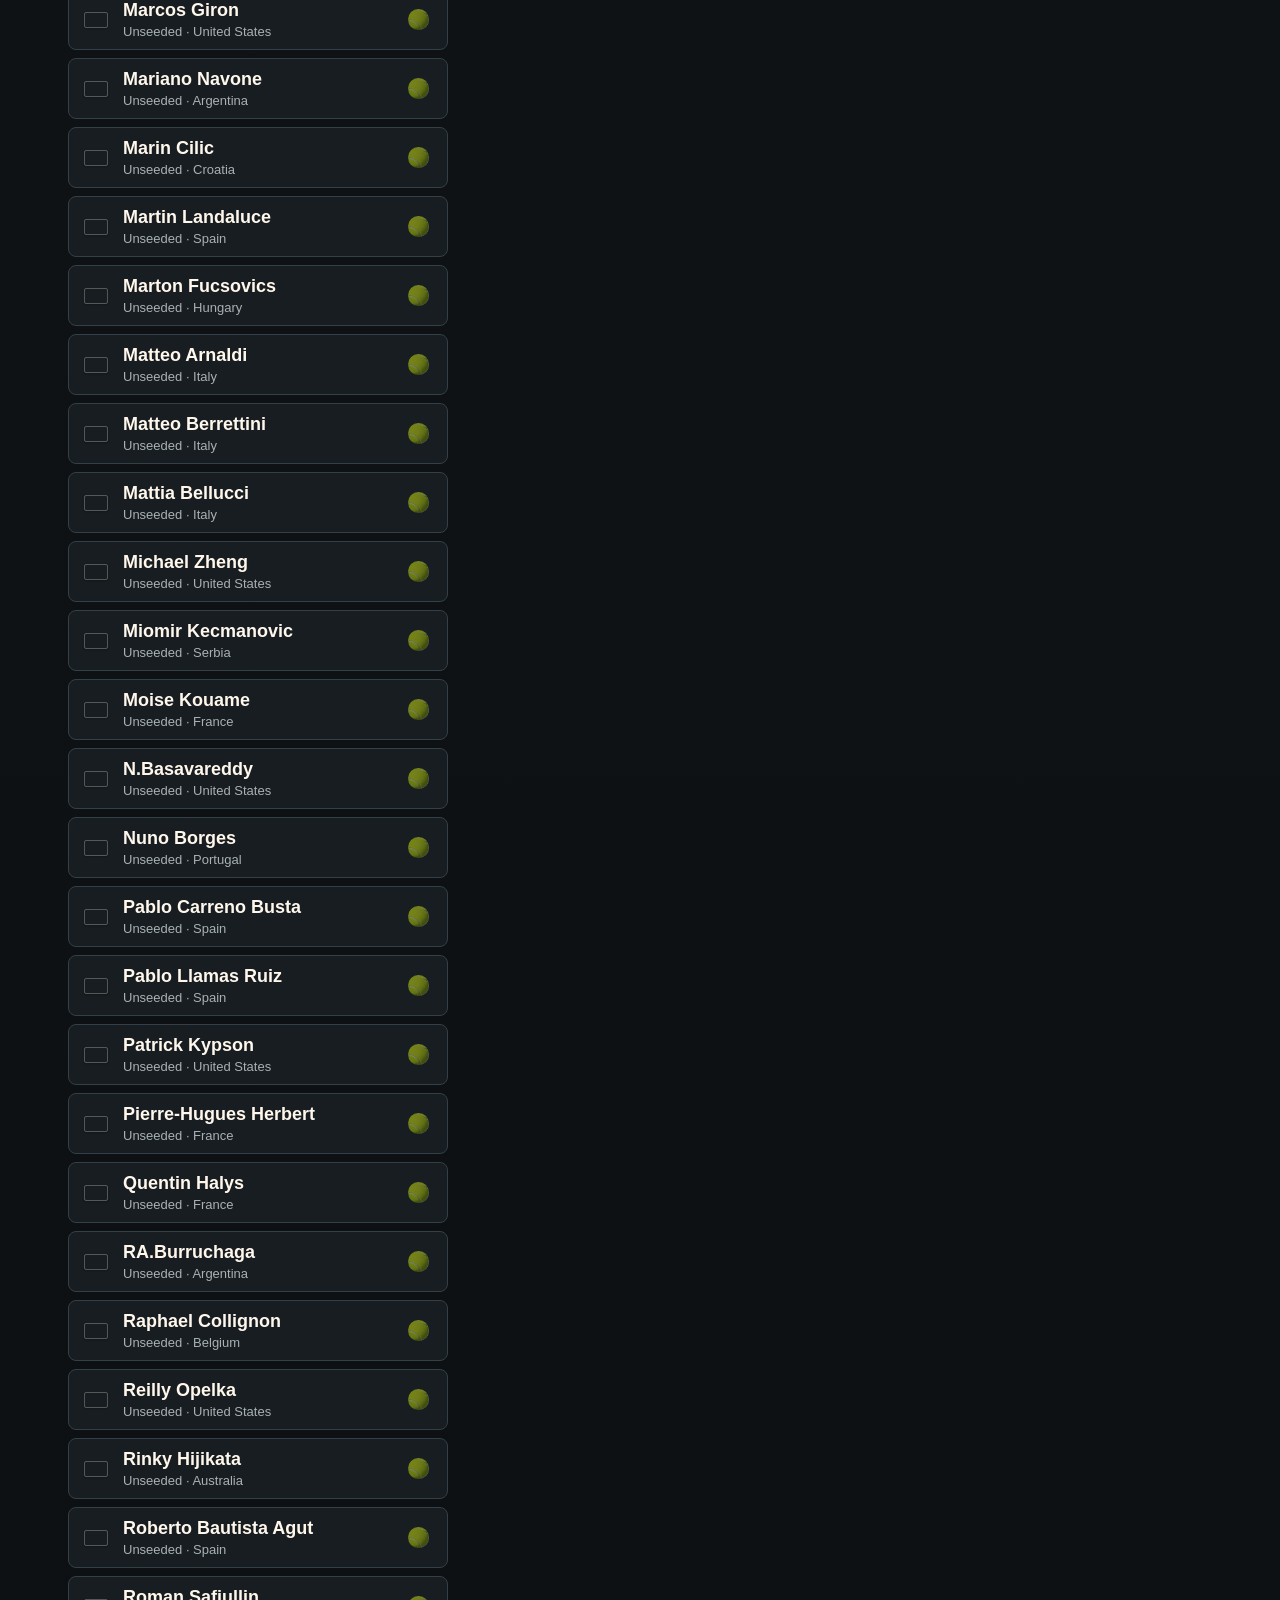
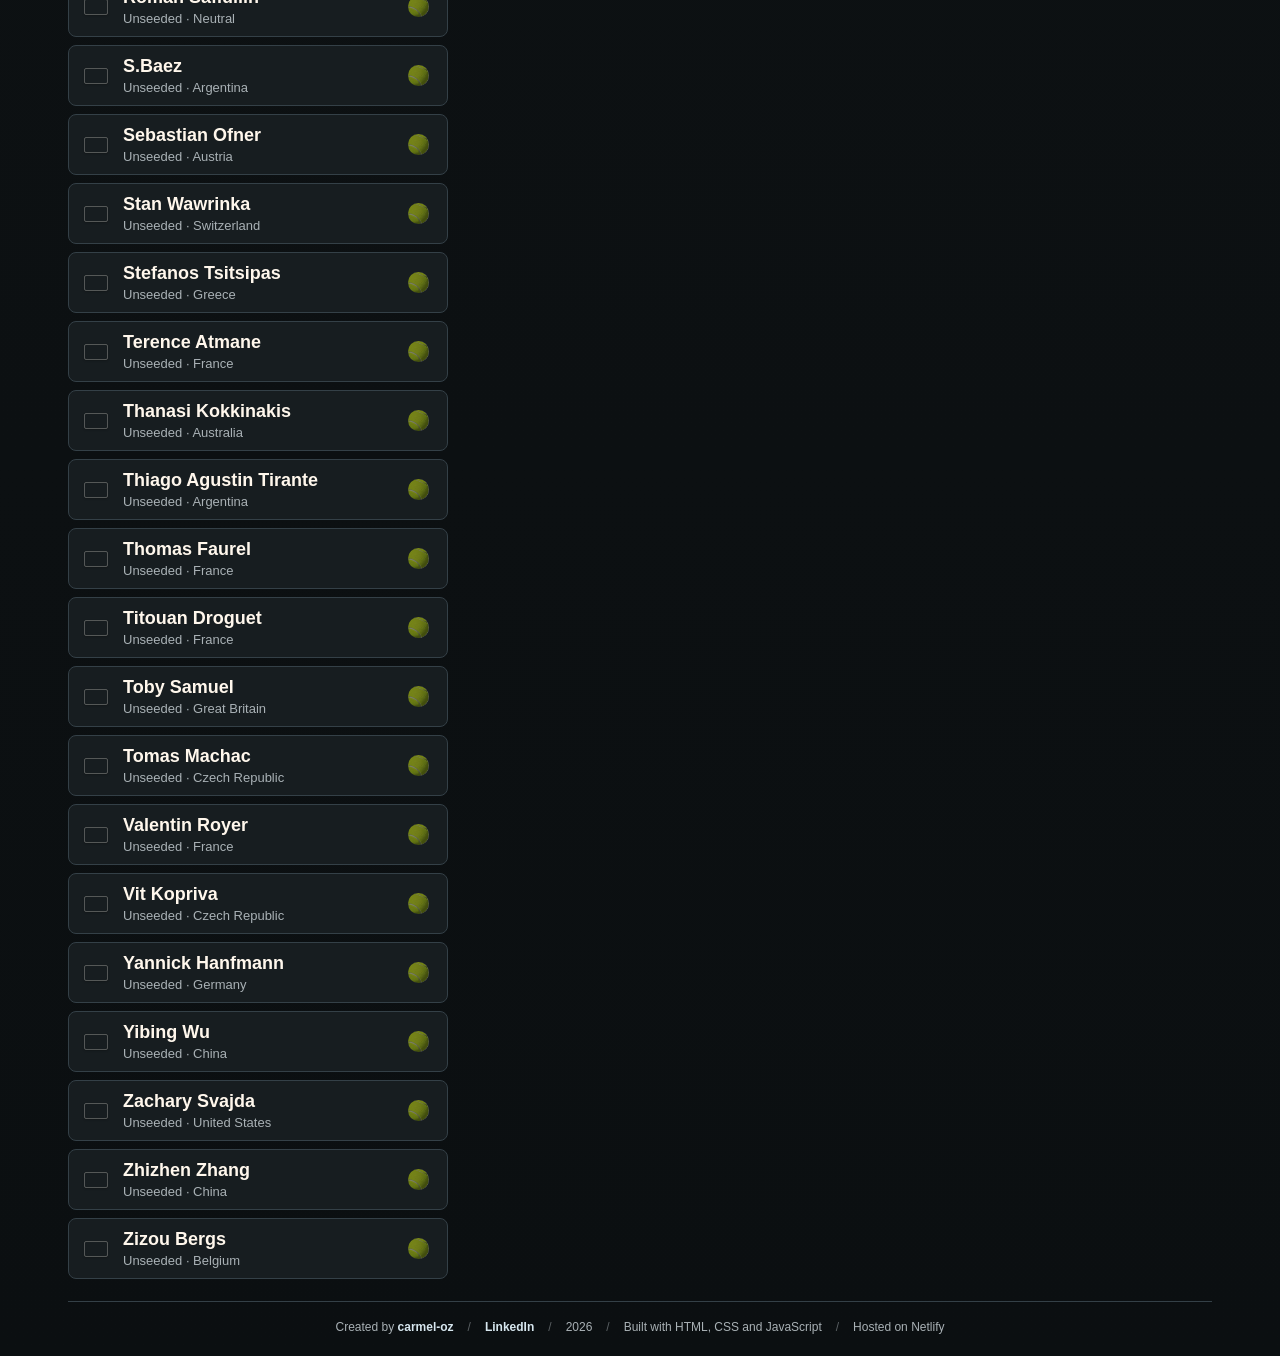
==== commit 4f579db5: "Add mobile feed and players tabs" ====
--- a/index.html
+++ b/index.html
@@ -95,6 +95,11 @@
           </div>
         </section>
 
+        <nav class="mobile-view-tabs" aria-label="Mobile view">
+          <button class="mobile-view-tab active" data-mobile-view="feed" type="button">Matches</button>
+          <button class="mobile-view-tab" data-mobile-view="players" type="button">Players</button>
+        </nav>
+
         <section class="layout">
           <aside class="player-panel" aria-labelledby="playersTitle">
             <div class="section-heading">
--- a/styles.css
+++ b/styles.css
@@ -204,7 +204,8 @@
 }
 
 .segmented,
-.feed-tabs {
+.feed-tabs,
+.mobile-view-tabs {
   background: #0f1416;
   border: 1px solid var(--line);
   border-radius: 8px;
@@ -214,6 +215,7 @@
 
 .segment,
 .feed-tab,
+.mobile-view-tab,
 .text-button {
   border: 0;
   background: transparent;
@@ -222,16 +224,22 @@
 }
 
 .segment,
-.feed-tab {
+.feed-tab,
+.mobile-view-tab {
   min-height: 36px;
   padding: 0 13px;
 }
 
 .segment.active,
-.feed-tab.active {
+.feed-tab.active,
+.mobile-view-tab.active {
   background: var(--clay);
   color: var(--ink);
   box-shadow: 0 8px 22px rgba(216, 111, 69, 0.2);
+}
+
+.mobile-view-tabs {
+  display: none;
 }
 
 .layout {
@@ -614,6 +622,18 @@
   text-align: center;
 }
 
+.empty-action {
+  background: var(--clay);
+  border: 0;
+  border-radius: 6px;
+  color: var(--ink);
+  display: block;
+  font-weight: 800;
+  margin: 16px auto 0;
+  min-height: 38px;
+  padding: 0 14px;
+}
+
 .site-footer {
   border-top: 1px solid var(--line);
   color: var(--muted);
@@ -659,6 +679,27 @@
     grid-template-columns: 1fr;
   }
 
+  .mobile-view-tabs {
+    display: flex;
+    margin: 18px 0;
+    position: sticky;
+    top: 0;
+    z-index: 5;
+  }
+
+  .mobile-view-tab {
+    flex: 1;
+  }
+
+  .controls[data-mobile-view="feed"] {
+    display: none;
+  }
+
+  .layout[data-mobile-view="feed"] .player-panel,
+  .layout[data-mobile-view="players"] .feed-panel {
+    display: none;
+  }
+
   .search-box {
     min-width: 0;
   }
